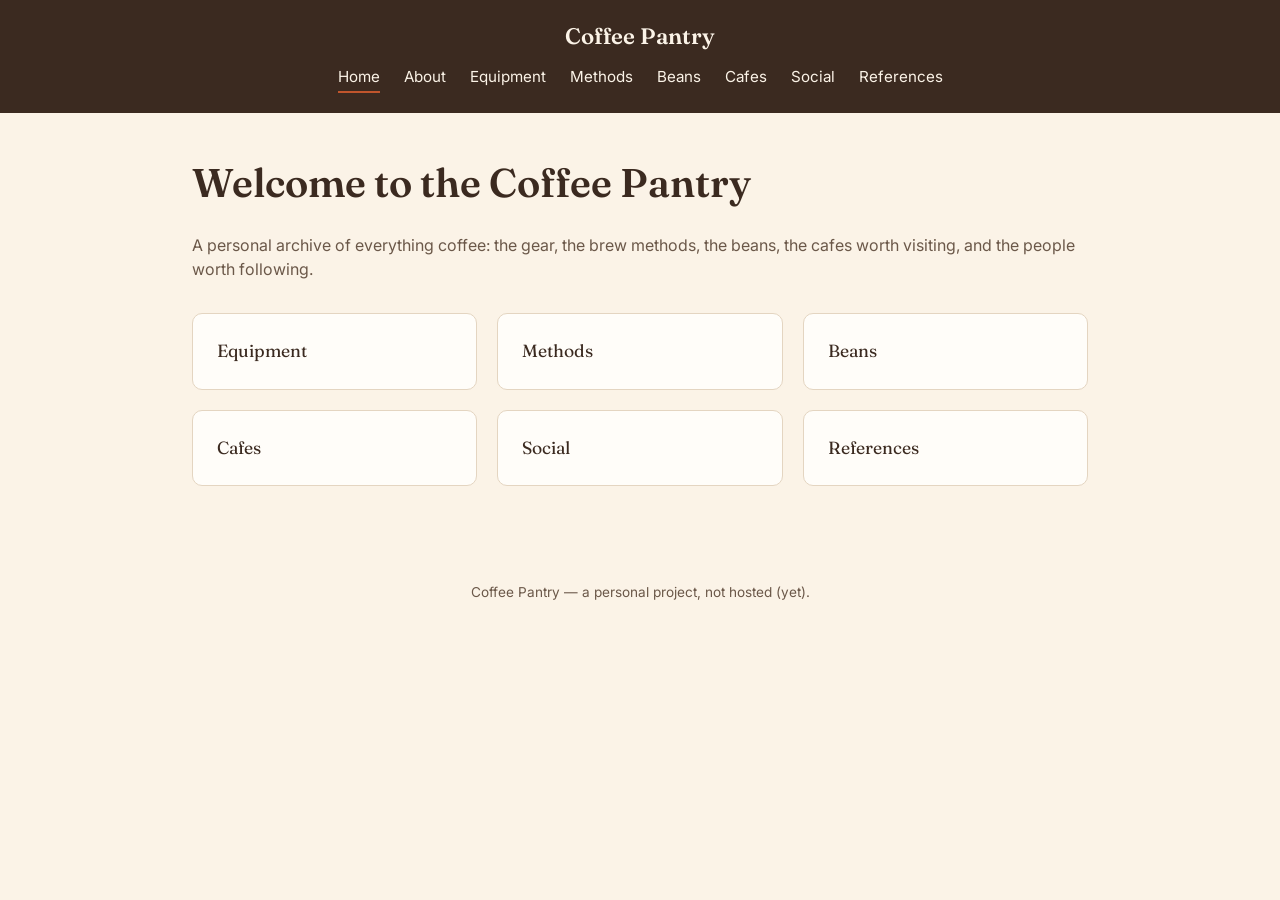
==== index.html @ 15f24617 "Add About page with nav link after Home Bio text placeholder for now, to be filled in later.  Co-Aut" ====
<!DOCTYPE html>
<html lang="en">
<head>
  <meta charset="UTF-8">
  <meta name="viewport" content="width=device-width, initial-scale=1.0">
  <title>Coffee Pantry</title>
  <link rel="preconnect" href="https://fonts.googleapis.com">
  <link href="https://fonts.googleapis.com/css2?family=Fraunces:wght@500;600;700&family=Inter:wght@400;500&display=swap" rel="stylesheet">
  <link rel="stylesheet" href="css/style.css">
</head>
<body>
  <header class="site-header">
    <a class="brand" href="index.html">Coffee Pantry</a>
    <nav class="site-nav">
      <a href="index.html">Home</a>
      <a href="about.html">About</a>
      <a href="equipment.html">Equipment</a>
      <a href="methods.html">Methods</a>
      <a href="beans.html">Beans</a>
      <a href="cafes.html">Cafes</a>
      <a href="social.html">Social</a>
      <a href="references.html">References</a>
    </nav>
  </header>

  <main>
    <h1>Welcome to the Coffee Pantry</h1>
    <p class="page-intro">A personal archive of everything coffee: the gear, the brew methods, the beans, the cafes worth visiting, and the people worth following.</p>

    <div class="home-links">
      <a href="equipment.html">Equipment</a>
      <a href="methods.html">Methods</a>
      <a href="beans.html">Beans</a>
      <a href="cafes.html">Cafes</a>
      <a href="social.html">Social</a>
      <a href="references.html">References</a>
    </div>
  </main>

  <footer class="site-footer">Coffee Pantry — a personal project, not hosted (yet).</footer>
  <script src="js/main.js"></script>
</body>
</html>
---- css/style.css ----
:root {
  --color-bg: #FBF3E7;
  --color-bg-card: #FFFDF9;
  --color-text: #3B2A20;
  --color-text-soft: #6B5849;
  --color-accent: #C1552C;
  --color-accent-soft: #E8C9B4;
  --color-secondary: #7C7A4A;
  --color-border: #E4D5C1;

  --font-heading: "Fraunces", Georgia, serif;
  --font-body: "Inter", -apple-system, BlinkMacSystemFont, sans-serif;
}

* {
  box-sizing: border-box;
}

body {
  margin: 0;
  background: var(--color-bg);
  color: var(--color-text);
  font-family: var(--font-body);
  line-height: 1.5;
}

h1, h2, h3 {
  font-family: var(--font-heading);
  font-weight: 600;
  margin: 0 0 0.5em;
}

h1 {
  font-size: clamp(1.6rem, 4vw + 0.5rem, 2.5rem);
}

a {
  color: var(--color-accent);
}

header.site-header {
  background: var(--color-text);
  padding: 1.25rem 2rem;
  text-align: center;
}

.site-header .brand {
  font-family: var(--font-heading);
  color: var(--color-bg);
  font-size: 1.4rem;
  text-decoration: none;
  font-weight: 600;
}

nav.site-nav {
  display: flex;
  flex-wrap: wrap;
  justify-content: center;
  gap: 0.5rem 1.5rem;
  margin-top: 0.75rem;
}

nav.site-nav a {
  color: var(--color-bg);
  text-decoration: none;
  font-size: 0.95rem;
  padding-bottom: 3px;
  border-bottom: 2px solid transparent;
}

nav.site-nav a:hover,
nav.site-nav a.active {
  border-bottom-color: var(--color-accent);
}

main {
  max-width: 960px;
  margin: 0 auto;
  padding: 2.5rem 2rem 4rem;
}

.page-intro {
  margin-bottom: 2rem;
  color: var(--color-text-soft);
}

.card-grid {
  display: grid;
  grid-template-columns: repeat(auto-fill, minmax(260px, 1fr));
  gap: 1.25rem;
}

.card {
  background: var(--color-bg-card);
  border: 1px solid var(--color-border);
  border-radius: 10px;
  padding: 1.25rem;
}

.card h3 {
  font-size: 1.15rem;
}

.card-meta {
  color: var(--color-secondary);
  font-size: 0.85rem;
  margin: 0 0 0.5rem;
}

.card img {
  width: 100%;
  border-radius: 6px;
  margin-bottom: 0.75rem;
}

.empty-state {
  color: var(--color-text-soft);
  font-style: italic;
}

.home-links {
  display: grid;
  grid-template-columns: repeat(auto-fill, minmax(220px, 1fr));
  gap: 1.25rem;
  margin-top: 2rem;
}

.home-links a {
  display: block;
  background: var(--color-bg-card);
  border: 1px solid var(--color-border);
  border-radius: 10px;
  padding: 1.5rem;
  text-decoration: none;
  color: var(--color-text);
  font-family: var(--font-heading);
  font-size: 1.1rem;
  transition: border-color 0.15s ease;
}

.home-links a:hover {
  border-color: var(--color-accent);
}

footer.site-footer {
  text-align: center;
  color: var(--color-text-soft);
  font-size: 0.85rem;
  padding: 2rem 1rem;
}

@media (max-width: 640px) {
  header.site-header {
    padding: 1rem 1.25rem;
  }

  .site-header .brand {
    font-size: 1.2rem;
  }

  nav.site-nav {
    gap: 0.5rem 1rem;
    margin-top: 0.6rem;
  }

  nav.site-nav a {
    font-size: 0.85rem;
  }

  main {
    padding: 1.75rem 1.25rem 3rem;
  }

  .card-grid,
  .home-links {
    grid-template-columns: 1fr;
  }
}
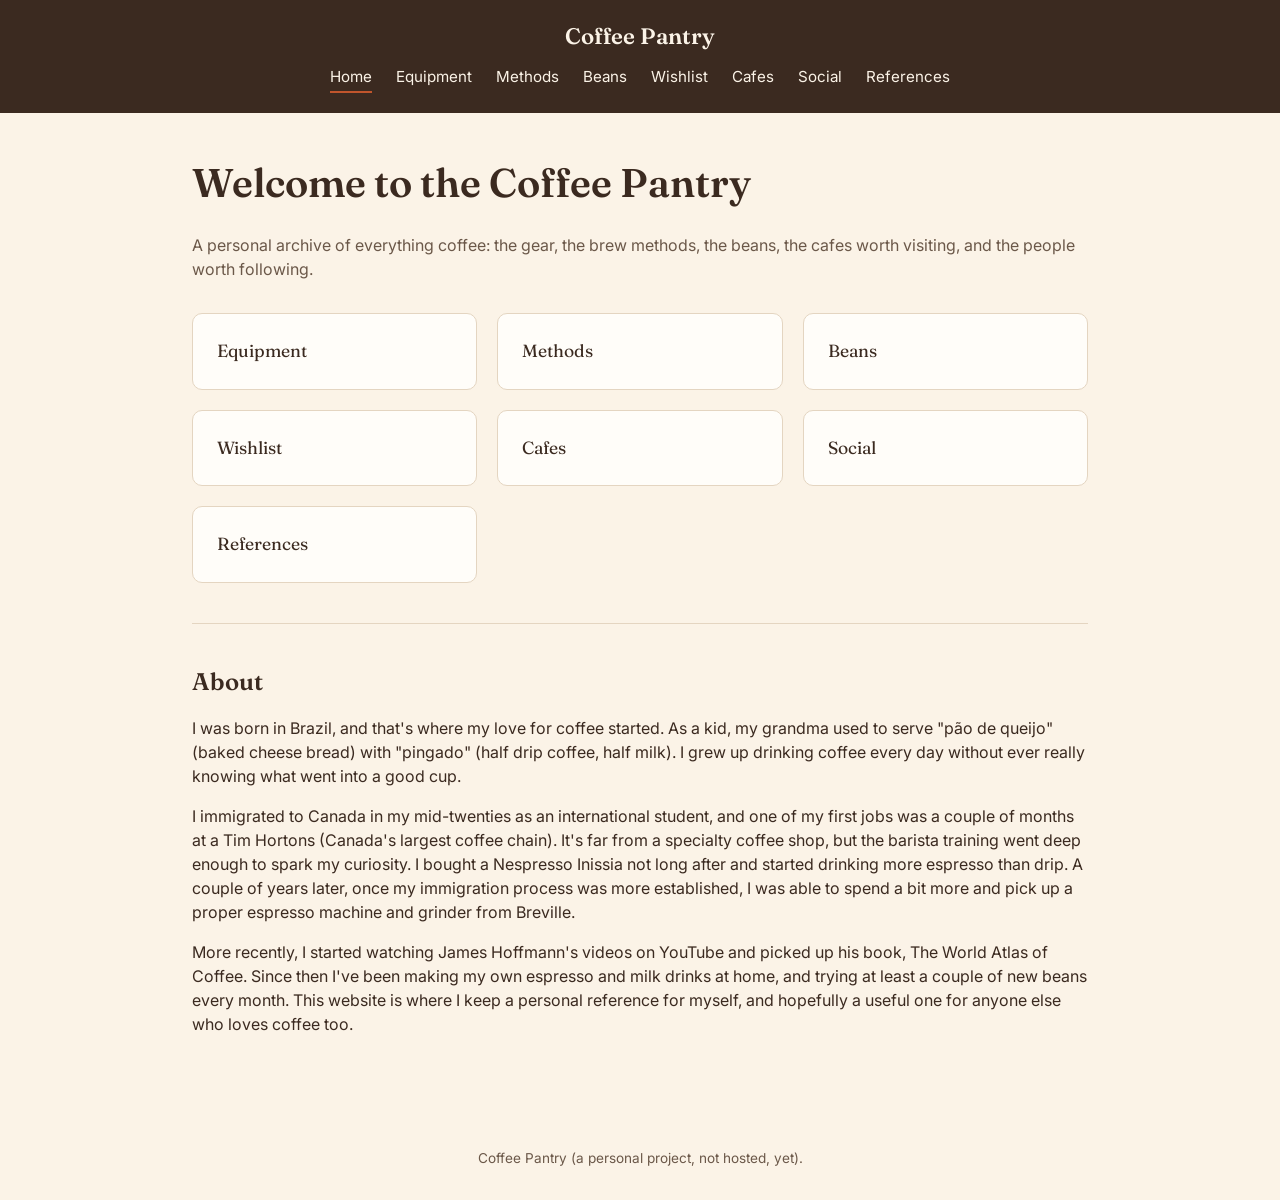
==== commit 6b856956: "Add wishlist page, fill in bean/equipment/reference content and images Removes the About page in fav" ====
--- a/index.html
+++ b/index.html
@@ -11,12 +11,13 @@
 <body>
   <header class="site-header">
     <a class="brand" href="index.html">Coffee Pantry</a>
+    <button class="nav-toggle" type="button" aria-label="Toggle navigation" aria-expanded="false">☰</button>
     <nav class="site-nav">
       <a href="index.html">Home</a>
-      <a href="about.html">About</a>
       <a href="equipment.html">Equipment</a>
       <a href="methods.html">Methods</a>
       <a href="beans.html">Beans</a>
+      <a href="wishlist.html">Wishlist</a>
       <a href="cafes.html">Cafes</a>
       <a href="social.html">Social</a>
       <a href="references.html">References</a>
@@ -31,13 +32,21 @@
       <a href="equipment.html">Equipment</a>
       <a href="methods.html">Methods</a>
       <a href="beans.html">Beans</a>
+      <a href="wishlist.html">Wishlist</a>
       <a href="cafes.html">Cafes</a>
       <a href="social.html">Social</a>
       <a href="references.html">References</a>
     </div>
+
+    <hr class="section-divider">
+
+    <h2>About</h2>
+    <p>I was born in Brazil, and that's where my love for coffee started. As a kid, my grandma used to serve "pão de queijo" (baked cheese bread) with "pingado" (half drip coffee, half milk). I grew up drinking coffee every day without ever really knowing what went into a good cup.</p>
+    <p>I immigrated to Canada in my mid-twenties as an international student, and one of my first jobs was a couple of months at a Tim Hortons (Canada's largest coffee chain). It's far from a specialty coffee shop, but the barista training went deep enough to spark my curiosity. I bought a Nespresso Inissia not long after and started drinking more espresso than drip. A couple of years later, once my immigration process was more established, I was able to spend a bit more and pick up a proper espresso machine and grinder from Breville.</p>
+    <p>More recently, I started watching James Hoffmann's videos on YouTube and picked up his book, The World Atlas of Coffee. Since then I've been making my own espresso and milk drinks at home, and trying at least a couple of new beans every month. This website is where I keep a personal reference for myself, and hopefully a useful one for anyone else who loves coffee too.</p>
   </main>
 
-  <footer class="site-footer">Coffee Pantry — a personal project, not hosted (yet).</footer>
+  <footer class="site-footer">Coffee Pantry (a personal project, not hosted, yet).</footer>
   <script src="js/main.js"></script>
 </body>
 </html>
--- a/css/style.css
+++ b/css/style.css
@@ -52,6 +52,17 @@
   font-weight: 600;
 }
 
+.nav-toggle {
+  display: none;
+  background: none;
+  border: none;
+  color: var(--color-bg);
+  font-size: 1.5rem;
+  line-height: 1;
+  cursor: pointer;
+  padding: 0.25rem 0.5rem;
+}
+
 nav.site-nav {
   display: flex;
   flex-wrap: wrap;
@@ -90,11 +101,20 @@
   gap: 1.25rem;
 }
 
+.social-list {
+  display: flex;
+  flex-wrap: wrap;
+  align-items: flex-start;
+  justify-content: center;
+  gap: 1.5rem;
+}
+
 .card {
   background: var(--color-bg-card);
   border: 1px solid var(--color-border);
   border-radius: 10px;
   padding: 1.25rem;
+  overflow-wrap: break-word;
 }
 
 .card h3 {
@@ -107,8 +127,30 @@
   margin: 0 0 0.5rem;
 }
 
+.spec-list {
+  list-style: none;
+  margin: 0 0 0.5rem;
+  padding: 0;
+  font-size: 0.85rem;
+  color: var(--color-text-soft);
+}
+
+.spec-list li {
+  margin-bottom: 0.2rem;
+}
+
+.spec-list strong {
+  color: var(--color-text);
+}
+
+.bean-details .spec-list strong {
+  color: var(--color-accent);
+}
+
 .card img {
   width: 100%;
+  aspect-ratio: 1 / 1;
+  object-fit: cover;
   border-radius: 6px;
   margin-bottom: 0.75rem;
 }
@@ -116,6 +158,382 @@
 .empty-state {
   color: var(--color-text-soft);
   font-style: italic;
+}
+
+.method-grid {
+  grid-template-columns: 1fr;
+  max-width: 900px;
+  margin: 0 auto;
+}
+
+.method-card {
+  padding: 1.75rem;
+}
+
+.wishlist-grid {
+  display: flex;
+  flex-direction: column;
+  gap: 0.75rem;
+  max-width: 900px;
+  margin: 0 auto;
+}
+
+.wishlist-card {
+  padding: 1rem 1.25rem;
+  font-family: var(--font-heading);
+  font-size: 1.05rem;
+}
+
+.wishlist-card a {
+  color: inherit;
+  text-decoration: none;
+}
+
+.wishlist-card a:hover {
+  color: var(--color-accent);
+}
+
+.step-list {
+  margin: 0.75rem 0;
+}
+
+.step-list .step {
+  margin-bottom: 0.6rem;
+}
+
+.step-list .step strong {
+  color: var(--color-accent);
+}
+
+.sub-heading {
+  font-family: var(--font-heading);
+  font-size: 0.95rem;
+  color: var(--color-text);
+  margin: 1rem 0 0.35rem;
+  font-weight: 600;
+}
+
+.pour-table {
+  width: 100%;
+  border-collapse: collapse;
+  font-size: 0.85rem;
+}
+
+.pour-table th,
+.pour-table td {
+  padding: 0.3rem 0.5rem 0.3rem 0;
+  border-bottom: 1px solid var(--color-border);
+  text-align: left;
+}
+
+.pour-table th {
+  font-family: var(--font-heading);
+  font-weight: 600;
+  color: var(--color-text);
+}
+
+.pour-table td:first-child {
+  color: var(--color-secondary);
+  white-space: nowrap;
+  width: 100px;
+}
+
+.tip-list {
+  margin: 0;
+  padding-left: 1.25rem;
+  font-size: 0.9rem;
+  color: var(--color-text-soft);
+}
+
+.tip-list li {
+  margin-bottom: 0.3rem;
+}
+
+.dashboard {
+  display: grid;
+  grid-template-columns: repeat(2, 1fr);
+  gap: 1.25rem;
+  margin-bottom: 2rem;
+}
+
+.dashboard-card {
+  background: var(--color-bg-card);
+  border: 1px solid var(--color-border);
+  border-radius: 10px;
+  padding: 1rem 1.25rem;
+}
+
+.dashboard-title {
+  font-family: var(--font-heading);
+  font-size: 0.95rem;
+  font-weight: 600;
+  color: var(--color-text);
+  margin: 0 0 0.75rem;
+}
+
+.hbar-row {
+  display: flex;
+  align-items: center;
+  gap: 0.5rem;
+  margin-bottom: 0.4rem;
+  font-size: 0.8rem;
+}
+
+.hbar-label {
+  flex: 0 0 130px;
+  color: var(--color-text-soft);
+  line-height: 1.15;
+}
+
+.hbar-track {
+  flex: 1;
+  background: var(--color-border);
+  border-radius: 4px;
+  height: 10px;
+  overflow: hidden;
+}
+
+.hbar-fill {
+  height: 100%;
+  background: var(--color-accent);
+  border-radius: 4px;
+}
+
+.hbar-value {
+  flex: 0 0 18px;
+  text-align: right;
+  color: var(--color-text-soft);
+}
+
+.vbar-chart {
+  display: flex;
+  align-items: flex-end;
+  gap: 0.5rem;
+  height: 110px;
+}
+
+.vbar-col {
+  flex: 1;
+  display: flex;
+  flex-direction: column;
+  align-items: center;
+  height: 100%;
+}
+
+.vbar-bar-area {
+  flex: 1;
+  display: flex;
+  flex-direction: column;
+  align-items: center;
+  justify-content: flex-end;
+  width: 100%;
+  min-height: 0;
+}
+
+.vbar-value {
+  font-size: 0.75rem;
+  color: var(--color-text-soft);
+  margin-bottom: 0.2rem;
+}
+
+.vbar-fill {
+  width: 100%;
+  border-radius: 4px 4px 0 0;
+  min-height: 4px;
+}
+
+.vbar-label {
+  flex: 0 0 auto;
+  min-height: 2.3em;
+  display: flex;
+  align-items: flex-start;
+  justify-content: center;
+  font-size: 0.65rem;
+  color: var(--color-text-soft);
+  margin-top: 0.35rem;
+  text-align: center;
+  line-height: 1.1;
+}
+
+.donut-wrap {
+  display: flex;
+  align-items: center;
+  justify-content: center;
+  gap: 1rem;
+  height: 100%;
+  padding-bottom: 0.75rem;
+}
+
+.donut {
+  position: relative;
+  width: 90px;
+  height: 90px;
+  border-radius: 50%;
+  flex-shrink: 0;
+}
+
+.donut-hole {
+  position: absolute;
+  inset: 14px;
+  background: var(--color-bg-card);
+  border-radius: 50%;
+  display: flex;
+  flex-direction: column;
+  align-items: center;
+  justify-content: center;
+}
+
+.donut-hole span {
+  font-family: var(--font-heading);
+  font-size: 1.1rem;
+  font-weight: 600;
+  color: var(--color-text);
+  line-height: 1;
+}
+
+.donut-hole small {
+  font-size: 0.6rem;
+  color: var(--color-text-soft);
+}
+
+.donut-legend {
+  list-style: none;
+  margin: 0;
+  padding: 0;
+  font-size: 0.8rem;
+  color: var(--color-text-soft);
+}
+
+.donut-legend li {
+  display: flex;
+  align-items: center;
+  gap: 0.4rem;
+  margin-bottom: 0.3rem;
+}
+
+.donut-legend .swatch {
+  width: 10px;
+  height: 10px;
+  border-radius: 2px;
+  display: inline-block;
+}
+
+.toolbar {
+  display: flex;
+  flex-wrap: wrap;
+  justify-content: space-between;
+  gap: 1rem;
+  margin-bottom: 1.5rem;
+  padding-bottom: 1.25rem;
+  border-bottom: 1px solid var(--color-border);
+}
+
+.toolbar-group {
+  display: flex;
+  flex-wrap: wrap;
+  align-items: center;
+  gap: 0.5rem;
+}
+
+.toolbar-label {
+  font-size: 0.85rem;
+  color: var(--color-text-soft);
+  margin-right: 0.15rem;
+}
+
+.toolbar-btn {
+  font-family: var(--font-body);
+  font-size: 0.85rem;
+  color: var(--color-text);
+  background: var(--color-bg-card);
+  border: 1px solid var(--color-border);
+  border-radius: 999px;
+  padding: 0.35rem 0.9rem;
+  cursor: pointer;
+}
+
+.toolbar-btn:hover {
+  border-color: var(--color-accent);
+}
+
+.toolbar-btn.active {
+  background: var(--color-accent);
+  border-color: var(--color-accent);
+  color: var(--color-bg-card);
+}
+
+.toolbar-group select {
+  font-family: var(--font-body);
+  font-size: 0.85rem;
+  color: var(--color-text);
+  background: var(--color-bg-card);
+  border: 1px solid var(--color-border);
+  border-radius: 6px;
+  padding: 0.35rem 0.6rem;
+}
+
+.bean-grid {
+  grid-template-columns: 1fr;
+  max-width: 900px;
+  margin: 0 auto;
+}
+
+.bean-card {
+  display: flex;
+  align-items: stretch;
+  padding: 0;
+  overflow: hidden;
+}
+
+.bean-image {
+  flex: 0 0 220px;
+}
+
+.bean-image img {
+  width: 100%;
+  height: 100%;
+  aspect-ratio: auto;
+  object-fit: cover;
+  border-radius: 0;
+  margin-bottom: 0;
+  display: block;
+}
+
+.bean-separator {
+  flex: 0 0 1px;
+  background: var(--color-border);
+  margin: 1.25rem 0;
+}
+
+.bean-details {
+  padding: 1.25rem 1.5rem;
+  flex: 1;
+  min-width: 0;
+}
+
+@media (max-width: 640px) {
+  .bean-card {
+    flex-direction: column;
+  }
+
+  .bean-image {
+    flex: none;
+    width: 100%;
+    height: 200px;
+  }
+
+  .bean-separator {
+    flex: none;
+    width: auto;
+    height: 1px;
+    margin: 0 1.25rem;
+  }
+}
+
+.section-divider {
+  border: none;
+  border-top: 1px solid var(--color-border);
+  margin: 2.5rem 0;
 }
 
 .home-links {
@@ -151,20 +569,39 @@
 
 @media (max-width: 640px) {
   header.site-header {
+    display: flex;
+    align-items: center;
+    justify-content: space-between;
+    flex-wrap: wrap;
+    text-align: left;
     padding: 1rem 1.25rem;
   }
 
   .site-header .brand {
     font-size: 1.2rem;
+    text-align: left;
+    margin-right: auto;
+  }
+
+  .nav-toggle {
+    display: block;
   }
 
   nav.site-nav {
-    gap: 0.5rem 1rem;
-    margin-top: 0.6rem;
+    display: none;
+    flex-direction: column;
+    align-items: flex-start;
+    width: 100%;
+    gap: 0.75rem;
+    margin-top: 1rem;
+  }
+
+  nav.site-nav.open {
+    display: flex;
   }
 
   nav.site-nav a {
-    font-size: 0.85rem;
+    font-size: 0.95rem;
   }
 
   main {
@@ -172,7 +609,8 @@
   }
 
   .card-grid,
-  .home-links {
+  .home-links,
+  .dashboard {
     grid-template-columns: 1fr;
   }
 }
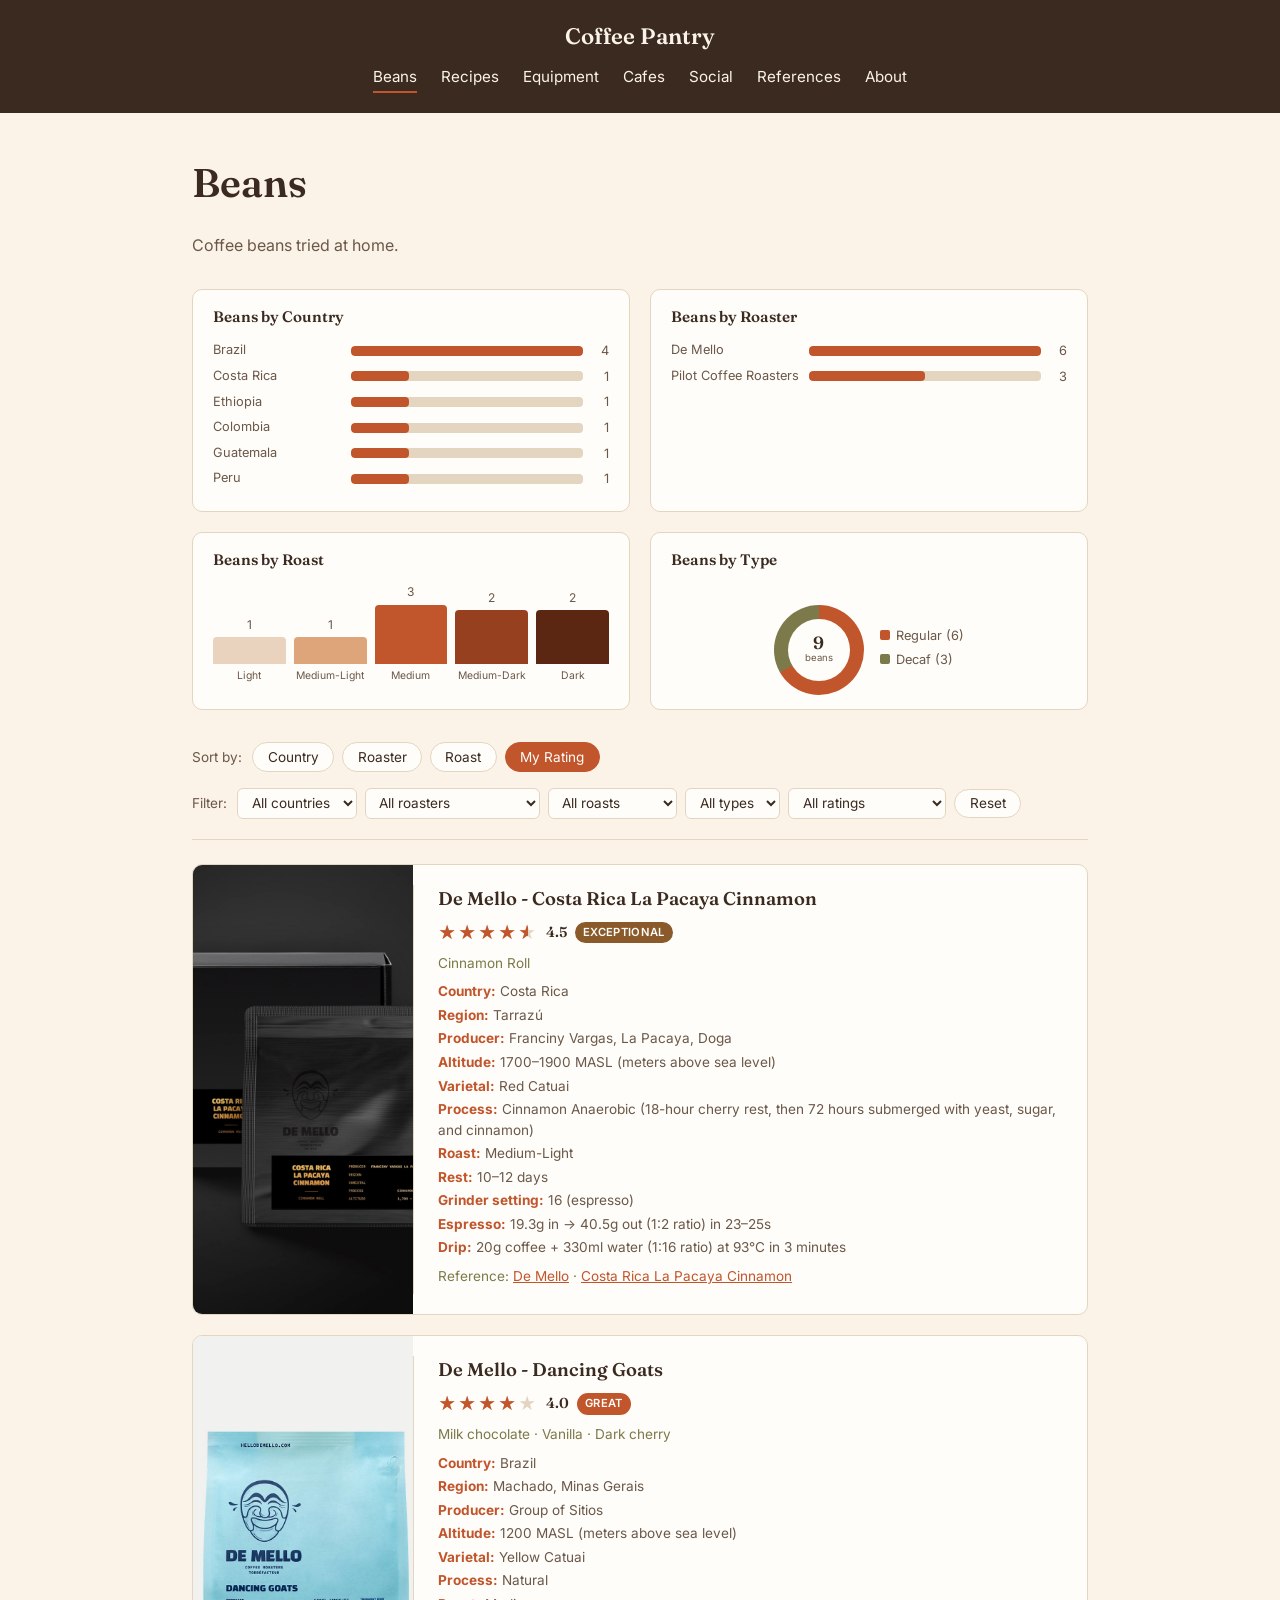
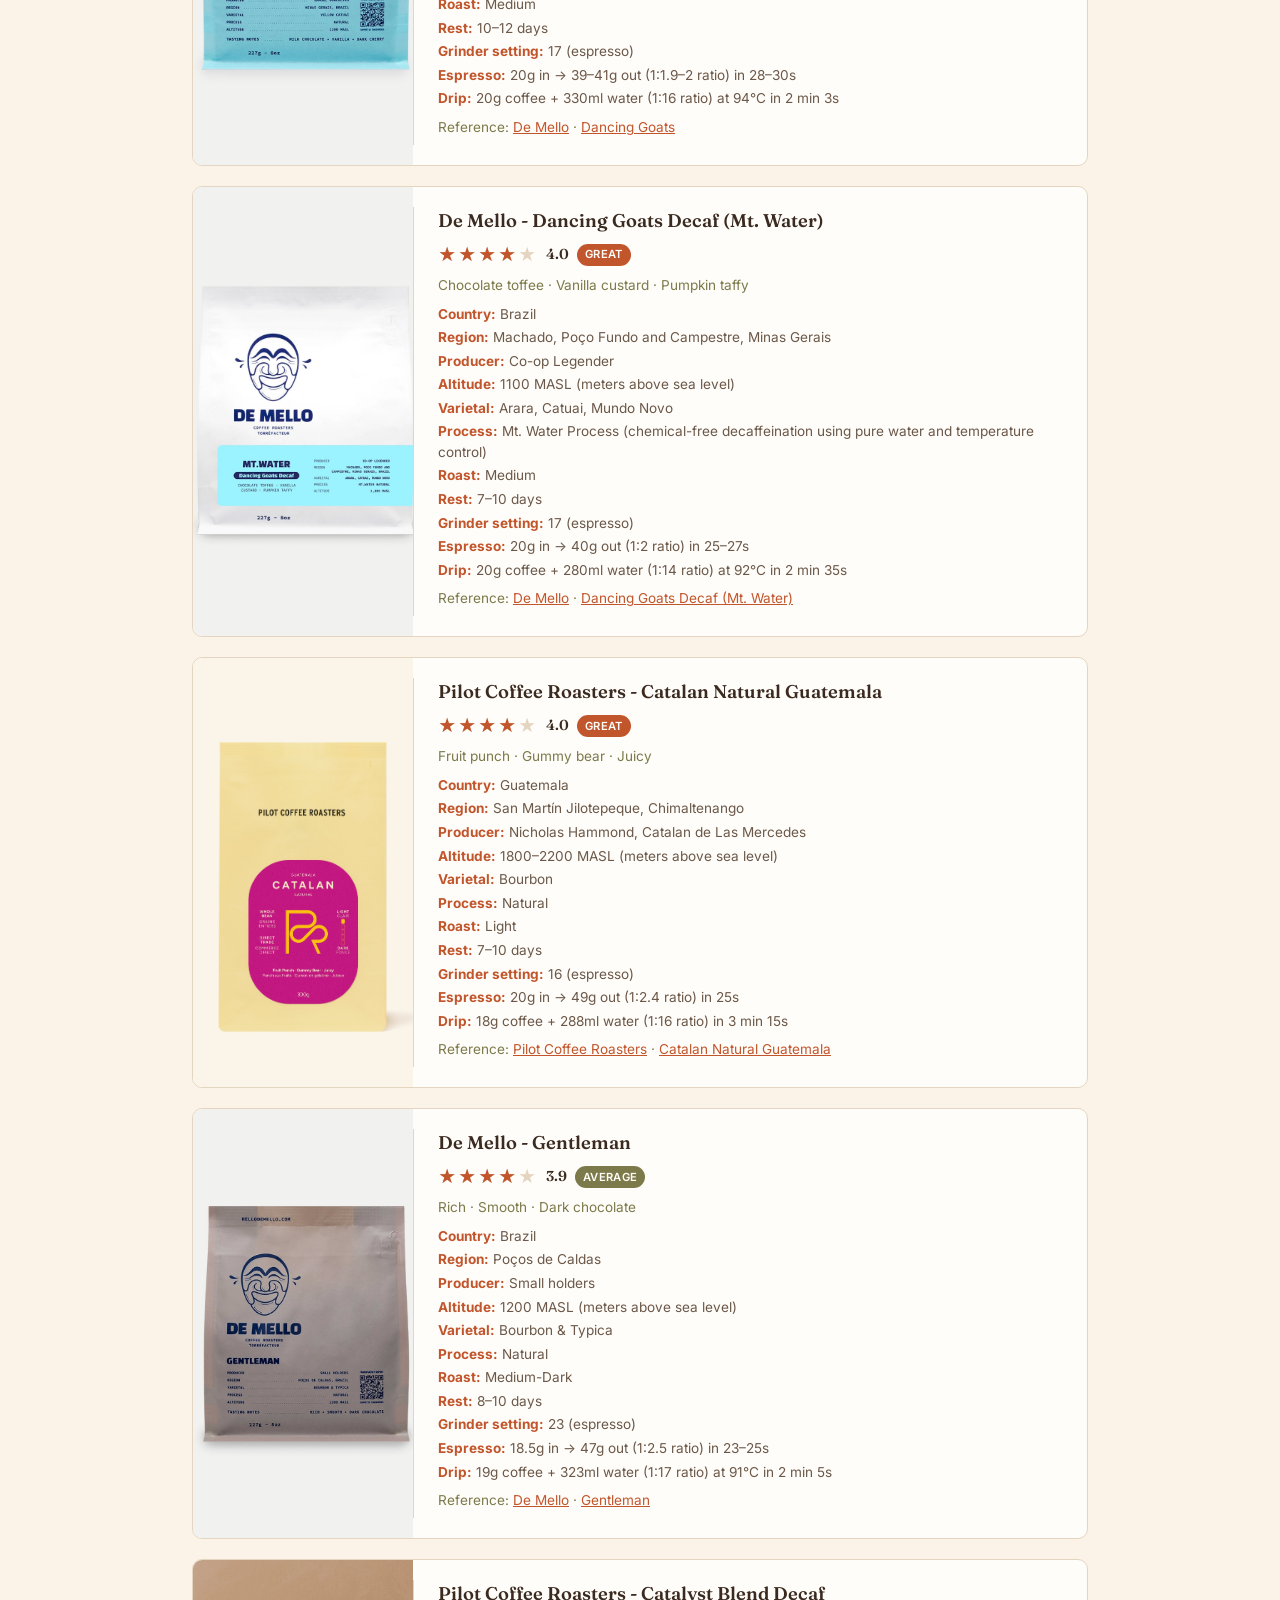
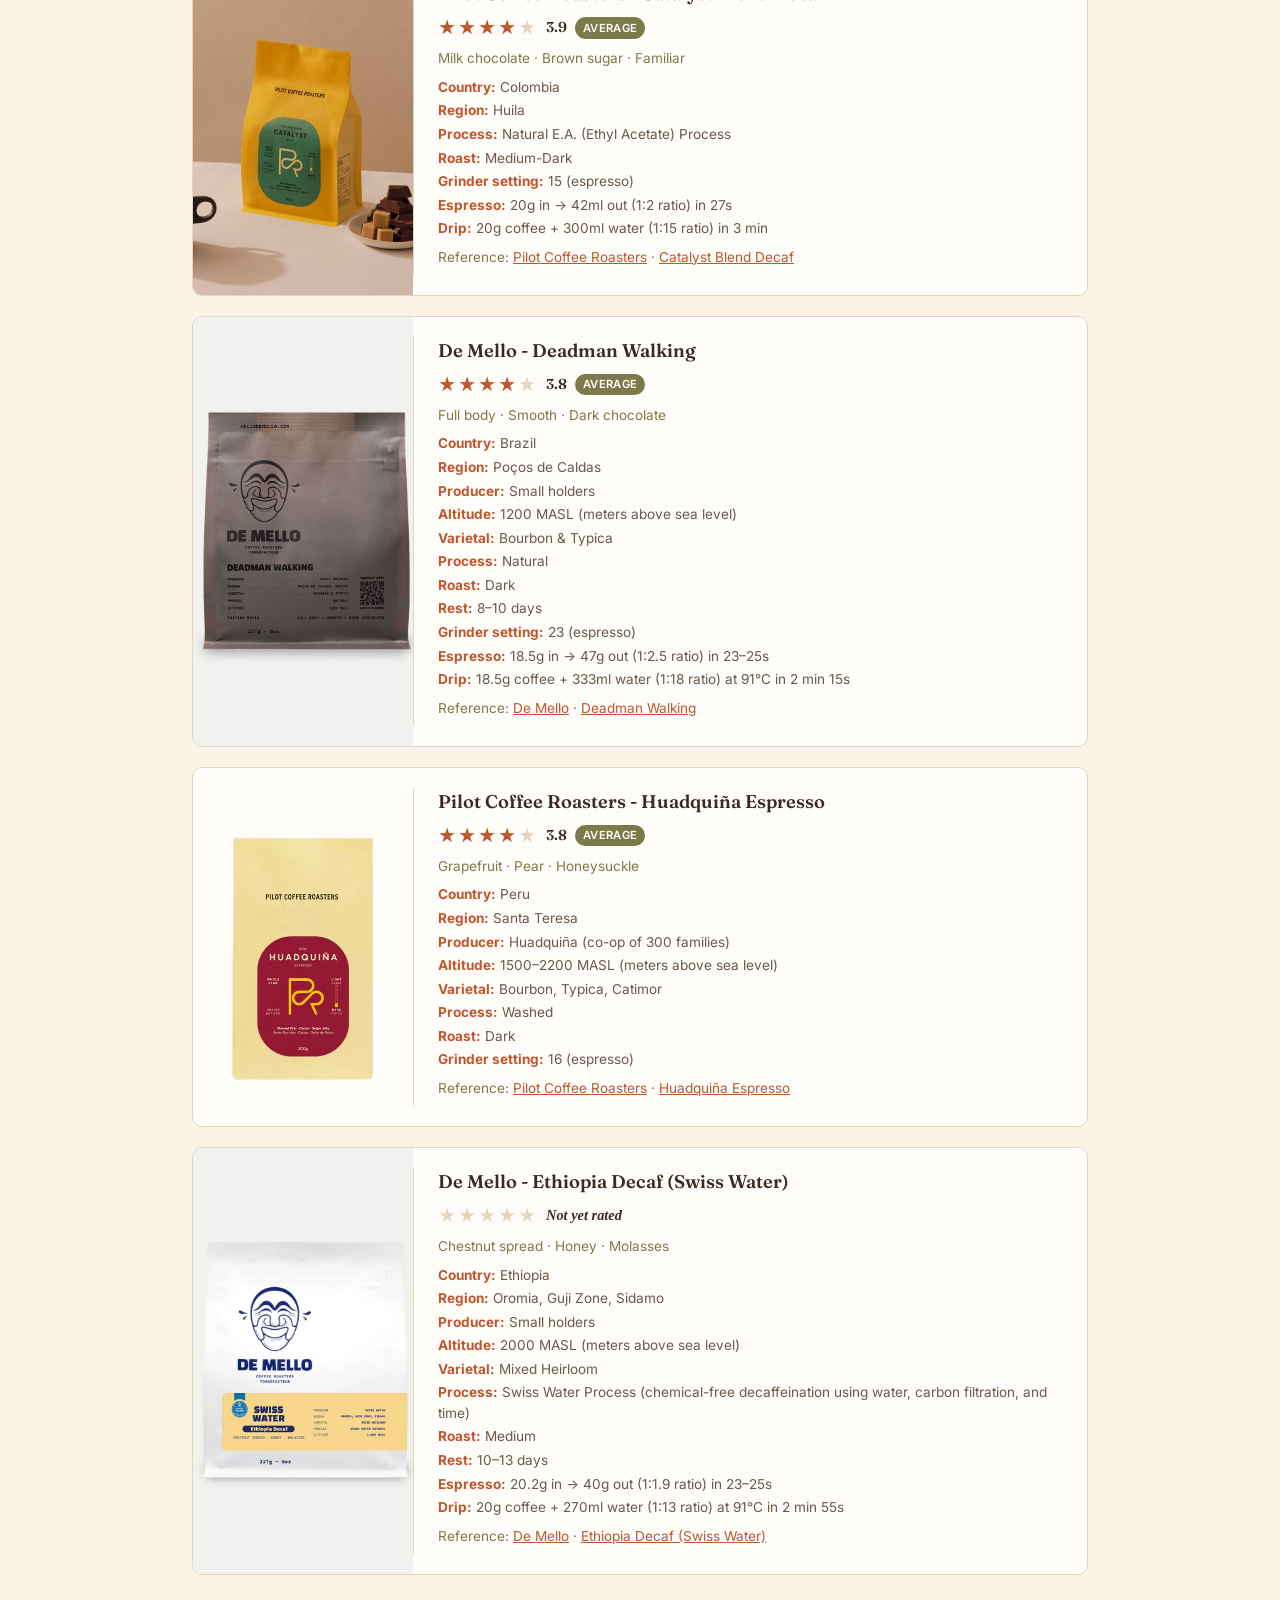
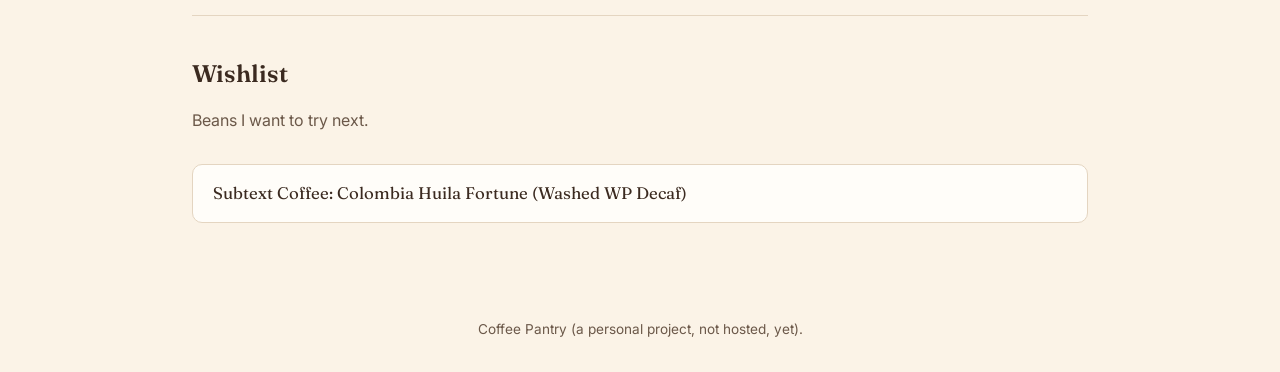
==== commit b517bde7: "Restructure site around Beans as homepage, rebuild Recipes and About pages - Make Beans the homepage" ====
--- a/index.html
+++ b/index.html
@@ -13,40 +13,372 @@
     <a class="brand" href="index.html">Coffee Pantry</a>
     <button class="nav-toggle" type="button" aria-label="Toggle navigation" aria-expanded="false">☰</button>
     <nav class="site-nav">
-      <a href="index.html">Home</a>
+      <a href="index.html">Beans</a>
+      <a href="recipes.html">Recipes</a>
       <a href="equipment.html">Equipment</a>
-      <a href="methods.html">Methods</a>
-      <a href="beans.html">Beans</a>
-      <a href="wishlist.html">Wishlist</a>
       <a href="cafes.html">Cafes</a>
       <a href="social.html">Social</a>
       <a href="references.html">References</a>
+      <a href="about.html">About</a>
     </nav>
   </header>
 
   <main>
-    <h1>Welcome to the Coffee Pantry</h1>
-    <p class="page-intro">A personal archive of everything coffee: the gear, the brew methods, the beans, the cafes worth visiting, and the people worth following.</p>
-
-    <div class="home-links">
-      <a href="equipment.html">Equipment</a>
-      <a href="methods.html">Methods</a>
-      <a href="beans.html">Beans</a>
-      <a href="wishlist.html">Wishlist</a>
-      <a href="cafes.html">Cafes</a>
-      <a href="social.html">Social</a>
-      <a href="references.html">References</a>
+    <h1>Beans</h1>
+    <p class="page-intro">Coffee beans tried at home.</p>
+
+    <div class="dashboard" id="beans-dashboard"></div>
+
+    <div class="toolbar">
+      <div class="toolbar-group">
+        <span class="toolbar-label">Sort by:</span>
+        <button class="toolbar-btn" data-sort="country" type="button">Country</button>
+        <button class="toolbar-btn" data-sort="roaster" type="button">Roaster</button>
+        <button class="toolbar-btn" data-sort="roast" type="button">Roast</button>
+        <button class="toolbar-btn active" data-sort="rating" type="button">My Rating</button>
+      </div>
+      <div class="toolbar-group">
+        <span class="toolbar-label">Filter:</span>
+        <select id="filter-country"><option value="">All countries</option></select>
+        <select id="filter-roaster"><option value="">All roasters</option></select>
+        <select id="filter-roast"><option value="">All roasts</option></select>
+        <select id="filter-caffeine">
+          <option value="">All types</option>
+          <option value="Regular">Regular</option>
+          <option value="Decaf">Decaf</option>
+        </select>
+        <select id="filter-rating">
+          <option value="">All ratings</option>
+          <option value="exceptional">Exceptional (4.5+)</option>
+          <option value="great">Great (4.0–4.4)</option>
+          <option value="average">Average (3.6–3.9)</option>
+          <option value="low">Low (≤3.5)</option>
+          <option value="unrated">Not yet rated</option>
+        </select>
+        <button class="toolbar-btn" id="reset-filters" type="button">Reset</button>
+      </div>
     </div>
 
+    <div class="card-grid bean-grid" id="beans-list"></div>
+
     <hr class="section-divider">
 
-    <h2>About</h2>
-    <p>I was born in Brazil, and that's where my love for coffee started. As a kid, my grandma used to serve "pão de queijo" (baked cheese bread) with "pingado" (half drip coffee, half milk). I grew up drinking coffee every day without ever really knowing what went into a good cup.</p>
-    <p>I immigrated to Canada in my mid-twenties as an international student, and one of my first jobs was a couple of months at a Tim Hortons (Canada's largest coffee chain). It's far from a specialty coffee shop, but the barista training went deep enough to spark my curiosity. I bought a Nespresso Inissia not long after and started drinking more espresso than drip. A couple of years later, once my immigration process was more established, I was able to spend a bit more and pick up a proper espresso machine and grinder from Breville.</p>
-    <p>More recently, I started watching James Hoffmann's videos on YouTube and picked up his book, The World Atlas of Coffee. Since then I've been making my own espresso and milk drinks at home, and trying at least a couple of new beans every month. This website is where I keep a personal reference for myself, and hopefully a useful one for anyone else who loves coffee too.</p>
+    <h2>Wishlist</h2>
+    <p class="page-intro">Beans I want to try next.</p>
+    <div class="wishlist-grid" id="wishlist-list"></div>
   </main>
 
   <footer class="site-footer">Coffee Pantry (a personal project, not hosted, yet).</footer>
   <script src="js/main.js"></script>
+  <script>
+    const ROAST_ORDER = ["Light", "Medium-Light", "Medium", "Medium-Dark", "Dark"];
+    const ROAST_COLORS = {
+      "Light": "#EAD3BE",
+      "Medium-Light": "#DDA579",
+      "Medium": "#C1552C",
+      "Medium-Dark": "#96401F",
+      "Dark": "#5C2712"
+    };
+
+    function roastRank(roast) {
+      const i = ROAST_ORDER.indexOf(roast);
+      return i === -1 ? ROAST_ORDER.length : i;
+    }
+
+    function countBy(data, keyFn) {
+      const counts = {};
+      data.forEach((item) => {
+        const key = keyFn(item);
+        if (!key) return;
+        counts[key] = (counts[key] || 0) + 1;
+      });
+      return counts;
+    }
+
+    function renderHBarChart(title, counts) {
+      const entries = Object.entries(counts).sort((a, b) => b[1] - a[1]);
+      const max = Math.max(...entries.map(([, v]) => v), 1);
+      const rows = entries
+        .map(([label, value]) => `
+          <div class="hbar-row" title="${label}: ${value} bean${value === 1 ? "" : "s"}">
+            <span class="hbar-label">${label}</span>
+            <div class="hbar-track"><div class="hbar-fill" style="width:${(value / max) * 100}%"></div></div>
+            <span class="hbar-value">${value}</span>
+          </div>
+        `)
+        .join("");
+      return `<div class="dashboard-card"><p class="dashboard-title">${title}</p>${rows}</div>`;
+    }
+
+    function renderRoastChart(counts) {
+      const max = Math.max(...ROAST_ORDER.map((r) => counts[r] || 0), 1);
+      const cols = ROAST_ORDER
+        .map((roast) => {
+          const value = counts[roast] || 0;
+          const heightPct = value ? (value / max) * 100 : 2;
+          return `
+            <div class="vbar-col" title="${roast}: ${value} bean${value === 1 ? "" : "s"}">
+              <div class="vbar-bar-area">
+                <span class="vbar-value">${value}</span>
+                <div class="vbar-fill" style="height:${heightPct}%; background:${ROAST_COLORS[roast]}"></div>
+              </div>
+              <span class="vbar-label">${roast}</span>
+            </div>
+          `;
+        })
+        .join("");
+      return `<div class="dashboard-card"><p class="dashboard-title">Beans by Roast</p><div class="vbar-chart">${cols}</div></div>`;
+    }
+
+    function renderDonutChart(counts) {
+      const order = ["Regular", "Decaf"];
+      const colors = { Regular: "var(--color-accent)", Decaf: "var(--color-secondary)" };
+      const total = order.reduce((sum, key) => sum + (counts[key] || 0), 0) || 1;
+      let cumulative = 0;
+      const segments = order
+        .map((key) => {
+          const value = counts[key] || 0;
+          const pct = (value / total) * 100;
+          const segment = `${colors[key]} ${cumulative}% ${cumulative + pct}%`;
+          cumulative += pct;
+          return segment;
+        })
+        .join(", ");
+      const legend = order
+        .map((key) => `<li><span class="swatch" style="background:${colors[key]}"></span>${key} (${counts[key] || 0})</li>`)
+        .join("");
+      return `
+        <div class="dashboard-card">
+          <p class="dashboard-title">Beans by Type</p>
+          <div class="donut-wrap">
+            <div class="donut" style="background: conic-gradient(${segments})" title="Regular: ${counts.Regular || 0}, Decaf: ${counts.Decaf || 0}">
+              <div class="donut-hole"><span>${total}</span><small>beans</small></div>
+            </div>
+            <ul class="donut-legend">${legend}</ul>
+          </div>
+        </div>
+      `;
+    }
+
+    function renderDashboard(data) {
+      const byCountry = countBy(data, (b) => b.origin && b.origin.country);
+      const byRoaster = countBy(data, (b) => b.roaster);
+      const byRoast = countBy(data, (b) => b.roast);
+      const byType = countBy(data, (b) => b.caffeine);
+
+      document.getElementById("beans-dashboard").innerHTML =
+        renderHBarChart("Beans by Country", byCountry) +
+        renderHBarChart("Beans by Roaster", byRoaster) +
+        renderRoastChart(byRoast) +
+        renderDonutChart(byType);
+    }
+
+    function renderOrigin(origin) {
+      if (!origin) return "";
+      const countryLine = origin.country ? `<li><strong>Country:</strong> ${origin.country}</li>` : "";
+      const regionLine = origin.region ? `<li><strong>Region:</strong> ${origin.region}</li>` : "";
+      const producerLine = origin.producer ? `<li><strong>Producer:</strong> ${origin.producer}</li>` : "";
+      return countryLine + regionLine + producerLine;
+    }
+
+    function field(label, value) {
+      return value ? `<li><strong>${label}:</strong> ${value}</li>` : "";
+    }
+
+    function renderRoasterLink(item) {
+      const links = [];
+      if (item.roasterUrl) links.push(`<a href="${item.roasterUrl}" target="_blank" rel="noopener">${item.roaster}</a>`);
+      if (item.productUrl) links.push(`<a href="${item.productUrl}" target="_blank" rel="noopener">${item.name}</a>`);
+      return links.length ? `<p class="card-meta">Reference: ${links.join(" · ")}</p>` : "";
+    }
+
+    function ratingTag(rating) {
+      if (rating <= 3.5) return "Low";
+      if (rating < 4.0) return "Average";
+      if (rating < 4.5) return "Great";
+      return "Exceptional";
+    }
+
+    function ratingBucket(rating) {
+      if (typeof rating !== "number") return "unrated";
+      return ratingTag(rating).toLowerCase();
+    }
+
+    function renderRating(rating) {
+      if (typeof rating !== "number") {
+        return `
+          <div class="star-rating-row">
+            <div class="star-rating" aria-label="Not yet rated">
+              <span class="star-rating-track">★★★★★</span>
+            </div>
+            <span class="rating-value empty-state">Not yet rated</span>
+          </div>
+        `;
+      }
+      const pct = Math.max(0, Math.min(100, (rating / 5) * 100));
+      return `
+        <div class="star-rating-row">
+          <div class="star-rating" aria-label="Rating: ${rating.toFixed(1)} out of 5">
+            <span class="star-rating-track">★★★★★</span>
+            <span class="star-rating-fill" style="width:${pct}%">★★★★★</span>
+          </div>
+          <span class="rating-value">${rating.toFixed(1)}</span>
+          <span class="rating-tag rating-tag-${ratingTag(rating).toLowerCase()}">${ratingTag(rating)}</span>
+        </div>
+      `;
+    }
+
+    function beanTemplate(item) {
+      return `
+        <article class="card bean-card">
+          <div class="bean-image">
+            ${item.image ? `<img src="${item.image}" alt="${item.name}">` : ""}
+          </div>
+          <div class="bean-separator"></div>
+          <div class="bean-details">
+            <h3>${[item.roaster, item.name].filter(Boolean).join(" - ")}</h3>
+            ${renderRating(item.rating)}
+            ${item.tasteProfile && item.tasteProfile.length ? `<p class="card-meta">${item.tasteProfile.join(" · ")}</p>` : ""}
+            <ul class="spec-list">
+              ${renderOrigin(item.origin)}
+              ${field("Altitude", item.altitude)}
+              ${field("Varietal", item.varietal)}
+              ${field("Process", item.process)}
+              ${field("Roast", item.roast)}
+              ${field("Rest", item.rest)}
+              ${field("Grinder setting", item.grinderSetting)}
+              ${field("Espresso", item.espressoRecommendation)}
+              ${field("Drip", item.dripRecommendation)}
+            </ul>
+            ${renderRoasterLink(item)}
+          </div>
+        </article>
+      `;
+    }
+
+    let beansData = [];
+    let currentSort = "rating";
+    let currentCountry = "";
+    let currentRoast = "";
+    let currentRoaster = "";
+    let currentCaffeine = "";
+    let currentRating = "";
+
+    function applyAndRender() {
+      let list = beansData.slice();
+
+      if (currentCountry) list = list.filter((b) => b.origin && b.origin.country === currentCountry);
+      if (currentRoast) list = list.filter((b) => b.roast === currentRoast);
+      if (currentRoaster) list = list.filter((b) => b.roaster === currentRoaster);
+      if (currentCaffeine) list = list.filter((b) => b.caffeine === currentCaffeine);
+      if (currentRating) list = list.filter((b) => ratingBucket(b.rating) === currentRating);
+
+      if (currentSort === "country") {
+        list.sort((a, b) => (a.origin && a.origin.country || "").localeCompare(b.origin && b.origin.country || ""));
+      } else if (currentSort === "roast") {
+        list.sort((a, b) => roastRank(a.roast) - roastRank(b.roast));
+      } else if (currentSort === "roaster") {
+        list.sort((a, b) => (a.roaster || "").localeCompare(b.roaster || ""));
+      } else if (currentSort === "rating") {
+        list.sort((a, b) => {
+          const ar = typeof a.rating === "number" ? a.rating : -1;
+          const br = typeof b.rating === "number" ? b.rating : -1;
+          return br - ar;
+        });
+      }
+
+      const container = document.getElementById("beans-list");
+      container.innerHTML = list.length
+        ? list.map(beanTemplate).join("")
+        : '<p class="empty-state">No beans match these filters.</p>';
+    }
+
+    function populateSelect(id, values) {
+      const select = document.getElementById(id);
+      values.forEach((v) => {
+        const opt = document.createElement("option");
+        opt.value = v;
+        opt.textContent = v;
+        select.appendChild(opt);
+      });
+    }
+
+    fetch("data/beans.json")
+      .then((res) => res.json())
+      .then((data) => {
+        beansData = data;
+
+        const countries = [...new Set(data.map((b) => b.origin && b.origin.country).filter(Boolean))].sort();
+        const roasters = [...new Set(data.map((b) => b.roaster).filter(Boolean))].sort();
+        const roastsPresent = ROAST_ORDER.filter((r) => data.some((b) => b.roast === r));
+
+        populateSelect("filter-country", countries);
+        populateSelect("filter-roast", roastsPresent);
+        populateSelect("filter-roaster", roasters);
+
+        renderDashboard(data);
+        applyAndRender();
+      })
+      .catch((err) => {
+        console.error("Failed to load data/beans.json", err);
+        document.getElementById("beans-list").innerHTML =
+          '<p class="empty-state">Could not load data. If you\'re viewing this via file://, try running a local server (e.g. <code>python3 -m http.server</code>) instead.</p>';
+      });
+
+    document.querySelectorAll(".toolbar-btn[data-sort]").forEach((btn) => {
+      btn.addEventListener("click", () => {
+        currentSort = btn.dataset.sort;
+        document.querySelectorAll(".toolbar-btn[data-sort]").forEach((b) => b.classList.remove("active"));
+        btn.classList.add("active");
+        applyAndRender();
+      });
+    });
+
+    document.getElementById("filter-country").addEventListener("change", (e) => {
+      currentCountry = e.target.value;
+      applyAndRender();
+    });
+    document.getElementById("filter-roast").addEventListener("change", (e) => {
+      currentRoast = e.target.value;
+      applyAndRender();
+    });
+    document.getElementById("filter-roaster").addEventListener("change", (e) => {
+      currentRoaster = e.target.value;
+      applyAndRender();
+    });
+    document.getElementById("filter-caffeine").addEventListener("change", (e) => {
+      currentCaffeine = e.target.value;
+      applyAndRender();
+    });
+    document.getElementById("filter-rating").addEventListener("change", (e) => {
+      currentRating = e.target.value;
+      applyAndRender();
+    });
+
+    document.getElementById("reset-filters").addEventListener("click", () => {
+      currentSort = "rating";
+      currentCountry = "";
+      currentRoast = "";
+      currentRoaster = "";
+      currentCaffeine = "";
+      currentRating = "";
+      document.getElementById("filter-country").value = "";
+      document.getElementById("filter-roast").value = "";
+      document.getElementById("filter-roaster").value = "";
+      document.getElementById("filter-caffeine").value = "";
+      document.getElementById("filter-rating").value = "";
+      document.querySelectorAll(".toolbar-btn[data-sort]").forEach((b) => b.classList.remove("active"));
+      document.querySelector('.toolbar-btn[data-sort="rating"]').classList.add("active");
+      applyAndRender();
+    });
+
+    loadAndRender("data/wishlist.json", "wishlist-list", (item) => {
+      const label = [item.roaster, item.name].filter(Boolean).join(": ");
+      const content = item.url
+        ? `<a href="${item.url}" target="_blank" rel="noopener">${label}</a>`
+        : label;
+      return `<article class="card wishlist-card">${content}</article>`;
+    });
+  </script>
 </body>
 </html>
--- a/css/style.css
+++ b/css/style.css
@@ -22,6 +22,7 @@
   color: var(--color-text);
   font-family: var(--font-body);
   line-height: 1.5;
+  overflow-x: hidden;
 }
 
 h1, h2, h3 {
@@ -160,14 +161,91 @@
   font-style: italic;
 }
 
-.method-grid {
+.recipe-grid {
   grid-template-columns: 1fr;
   max-width: 900px;
   margin: 0 auto;
 }
 
-.method-card {
+.recipe-card {
   padding: 1.75rem;
+}
+
+.recipe-title-row {
+  display: flex;
+  align-items: center;
+  gap: 0.75rem;
+  margin-bottom: 0.5em;
+}
+
+.recipe-title-row h3 {
+  margin: 0;
+}
+
+.recipe-icon {
+  flex: 0 0 36px;
+  width: 36px;
+  height: 46px;
+  object-fit: contain;
+}
+
+.recipe-buttons {
+  display: flex;
+  flex-wrap: wrap;
+  gap: 0.5rem;
+}
+
+.drink-grid {
+  display: flex;
+  flex-direction: column;
+  gap: 0.75rem;
+  margin: 0.5rem 0 1rem;
+}
+
+.drink-card {
+  display: flex;
+  align-items: center;
+  gap: 0.9rem;
+  background: var(--color-bg);
+  border: 1px solid var(--color-border);
+  border-radius: 8px;
+  padding: 0.75rem 1.25rem;
+  min-width: 0;
+}
+
+.drink-card img {
+  flex: 0 0 70px;
+  width: 70px;
+  height: 90px;
+  object-fit: contain;
+  margin-bottom: 0;
+}
+
+.drink-card img.drink-img-small {
+  flex-basis: 49px;
+  width: 49px;
+  height: 63px;
+}
+
+.drink-card .drink-info {
+  min-width: 0;
+}
+
+.drink-card h4 {
+  font-family: var(--font-heading);
+  font-size: 0.95rem;
+  margin: 0 0 0.4rem;
+}
+
+.drink-card .spec-list {
+  font-size: 0.78rem;
+}
+
+.cafes-map {
+  height: 420px;
+  border-radius: 10px;
+  border: 1px solid var(--color-border);
+  margin-bottom: 1.5rem;
 }
 
 .wishlist-grid {
@@ -511,6 +589,65 @@
   min-width: 0;
 }
 
+.star-rating-row {
+  display: flex;
+  align-items: center;
+  gap: 0.5rem;
+  margin: 0.1rem 0 0.6rem;
+}
+
+.star-rating {
+  position: relative;
+  display: inline-block;
+  font-size: 1.1rem;
+  line-height: 1;
+  letter-spacing: 2px;
+  color: var(--color-border);
+}
+
+.star-rating-fill {
+  position: absolute;
+  top: 0;
+  left: 0;
+  overflow: hidden;
+  white-space: nowrap;
+  color: var(--color-accent);
+}
+
+.rating-value {
+  font-family: var(--font-heading);
+  font-weight: 600;
+  font-size: 0.9rem;
+  color: var(--color-text);
+}
+
+.rating-tag {
+  font-size: 0.7rem;
+  font-weight: 600;
+  text-transform: uppercase;
+  letter-spacing: 0.03em;
+  padding: 0.15rem 0.5rem;
+  border-radius: 999px;
+  color: var(--color-bg-card);
+  background: var(--color-secondary);
+}
+
+.rating-tag-low {
+  background: var(--color-text-soft);
+}
+
+.rating-tag-average {
+  background: var(--color-secondary);
+}
+
+.rating-tag-great {
+  background: var(--color-accent);
+}
+
+.rating-tag-exceptional {
+  background: #8A5A2B;
+}
+
 @media (max-width: 640px) {
   .bean-card {
     flex-direction: column;
@@ -530,6 +667,39 @@
   }
 }
 
+.about-layout {
+  display: flex;
+  gap: 2rem;
+  align-items: flex-start;
+}
+
+.about-photo {
+  flex: 0 0 260px;
+  width: 260px;
+  aspect-ratio: 3 / 4;
+  object-fit: cover;
+  border-radius: 10px;
+  border: 1px solid var(--color-border);
+}
+
+.about-text {
+  flex: 1;
+  min-width: 0;
+}
+
+@media (max-width: 640px) {
+  .about-layout {
+    flex-direction: column;
+    align-items: center;
+  }
+
+  .about-photo {
+    flex: none;
+    width: 100%;
+    max-width: 320px;
+  }
+}
+
 .section-divider {
   border: none;
   border-top: 1px solid var(--color-border);
@@ -544,7 +714,10 @@
 }
 
 .home-links a {
-  display: block;
+  display: flex;
+  flex-direction: column;
+  align-items: center;
+  gap: 0.6rem;
   background: var(--color-bg-card);
   border: 1px solid var(--color-border);
   border-radius: 10px;
@@ -553,11 +726,19 @@
   color: var(--color-text);
   font-family: var(--font-heading);
   font-size: 1.1rem;
+  text-align: center;
   transition: border-color 0.15s ease;
 }
 
 .home-links a:hover {
   border-color: var(--color-accent);
+}
+
+.home-links .link-icon {
+  width: 28px;
+  height: 28px;
+  color: var(--color-accent);
+  flex-shrink: 0;
 }
 
 footer.site-footer {
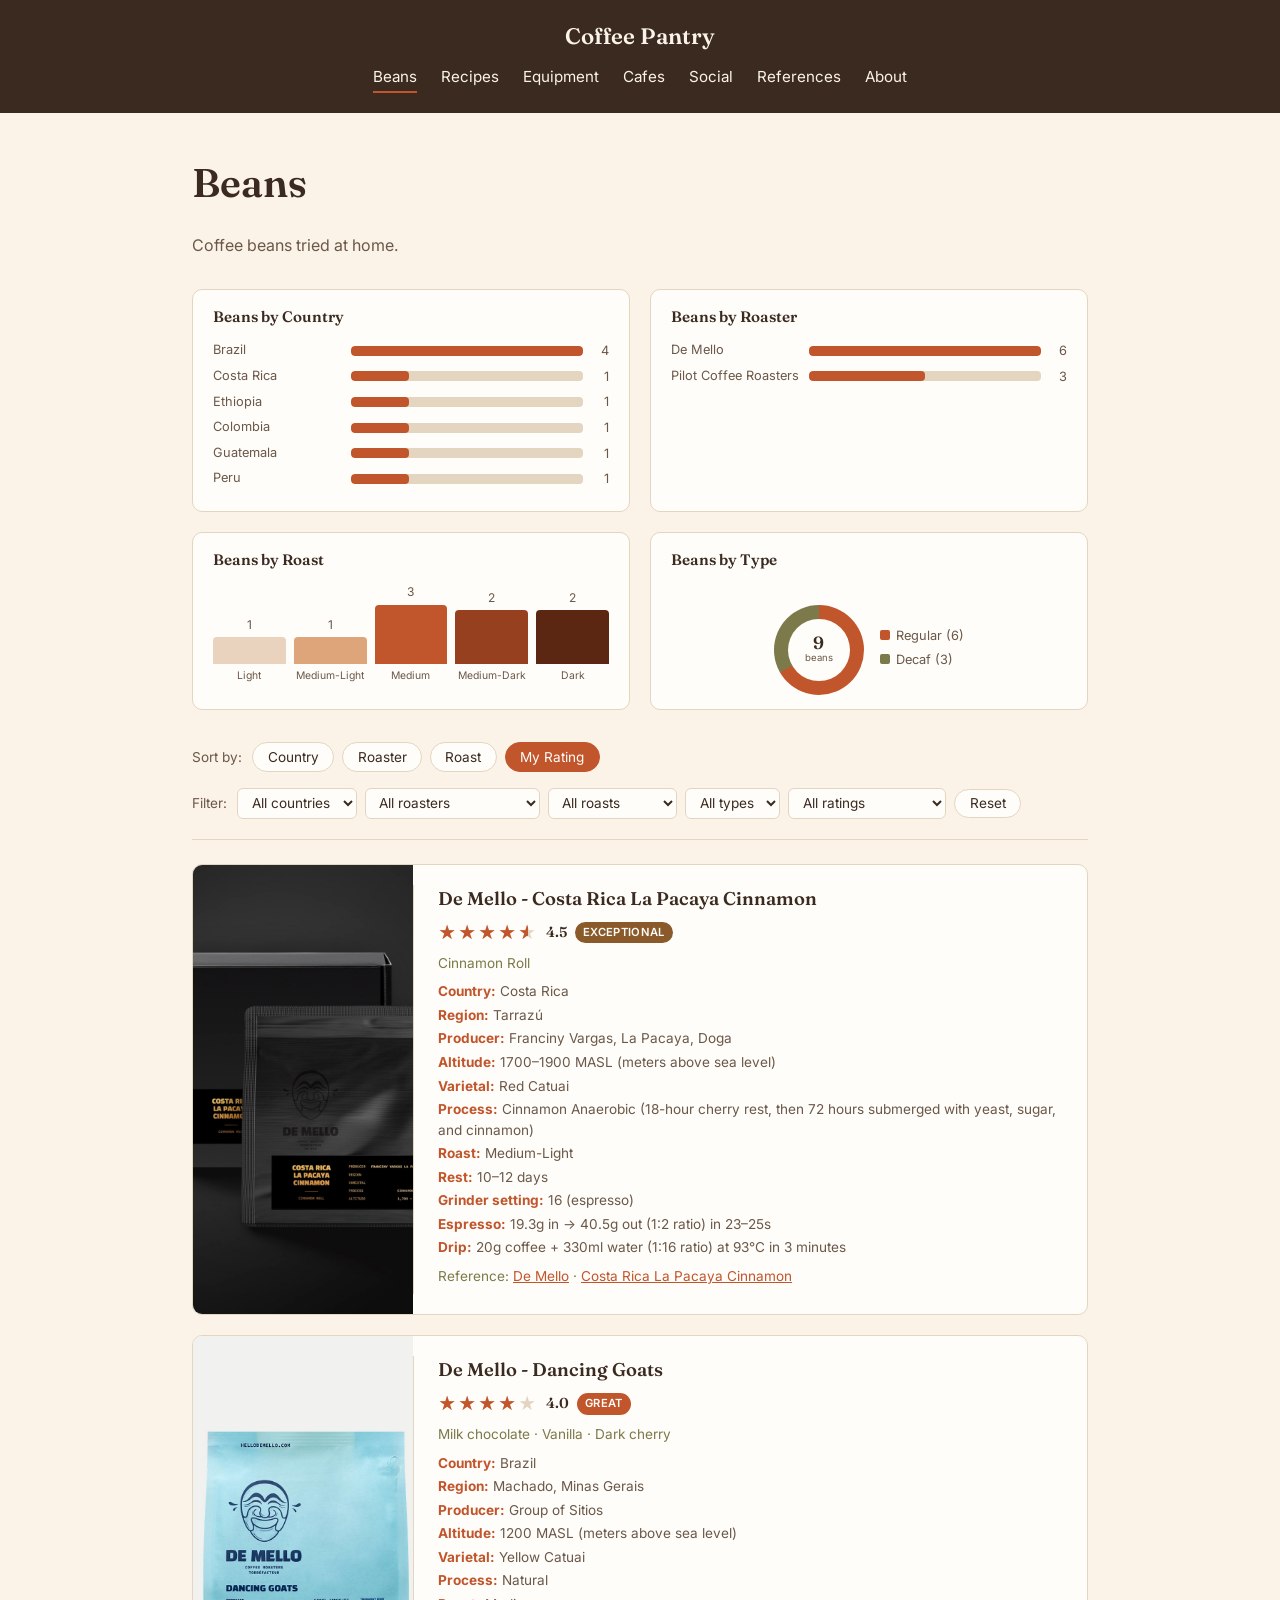
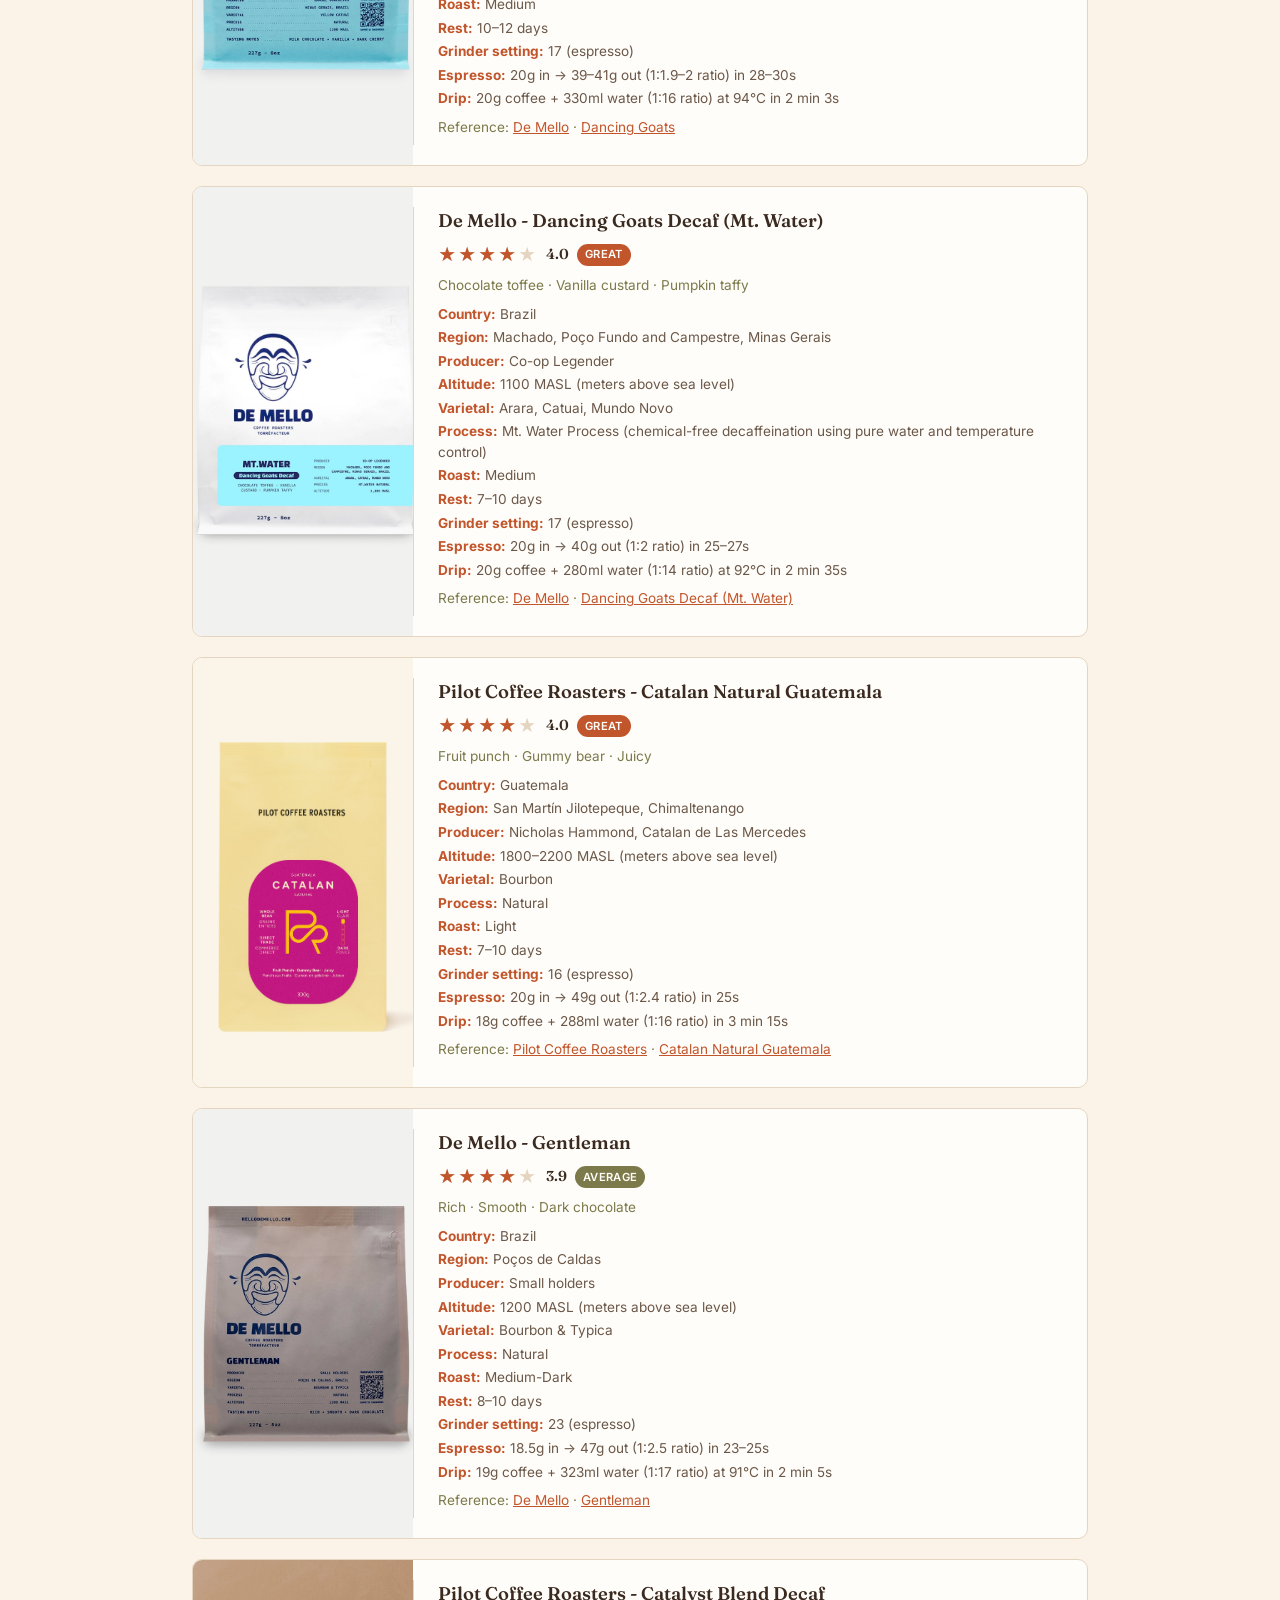
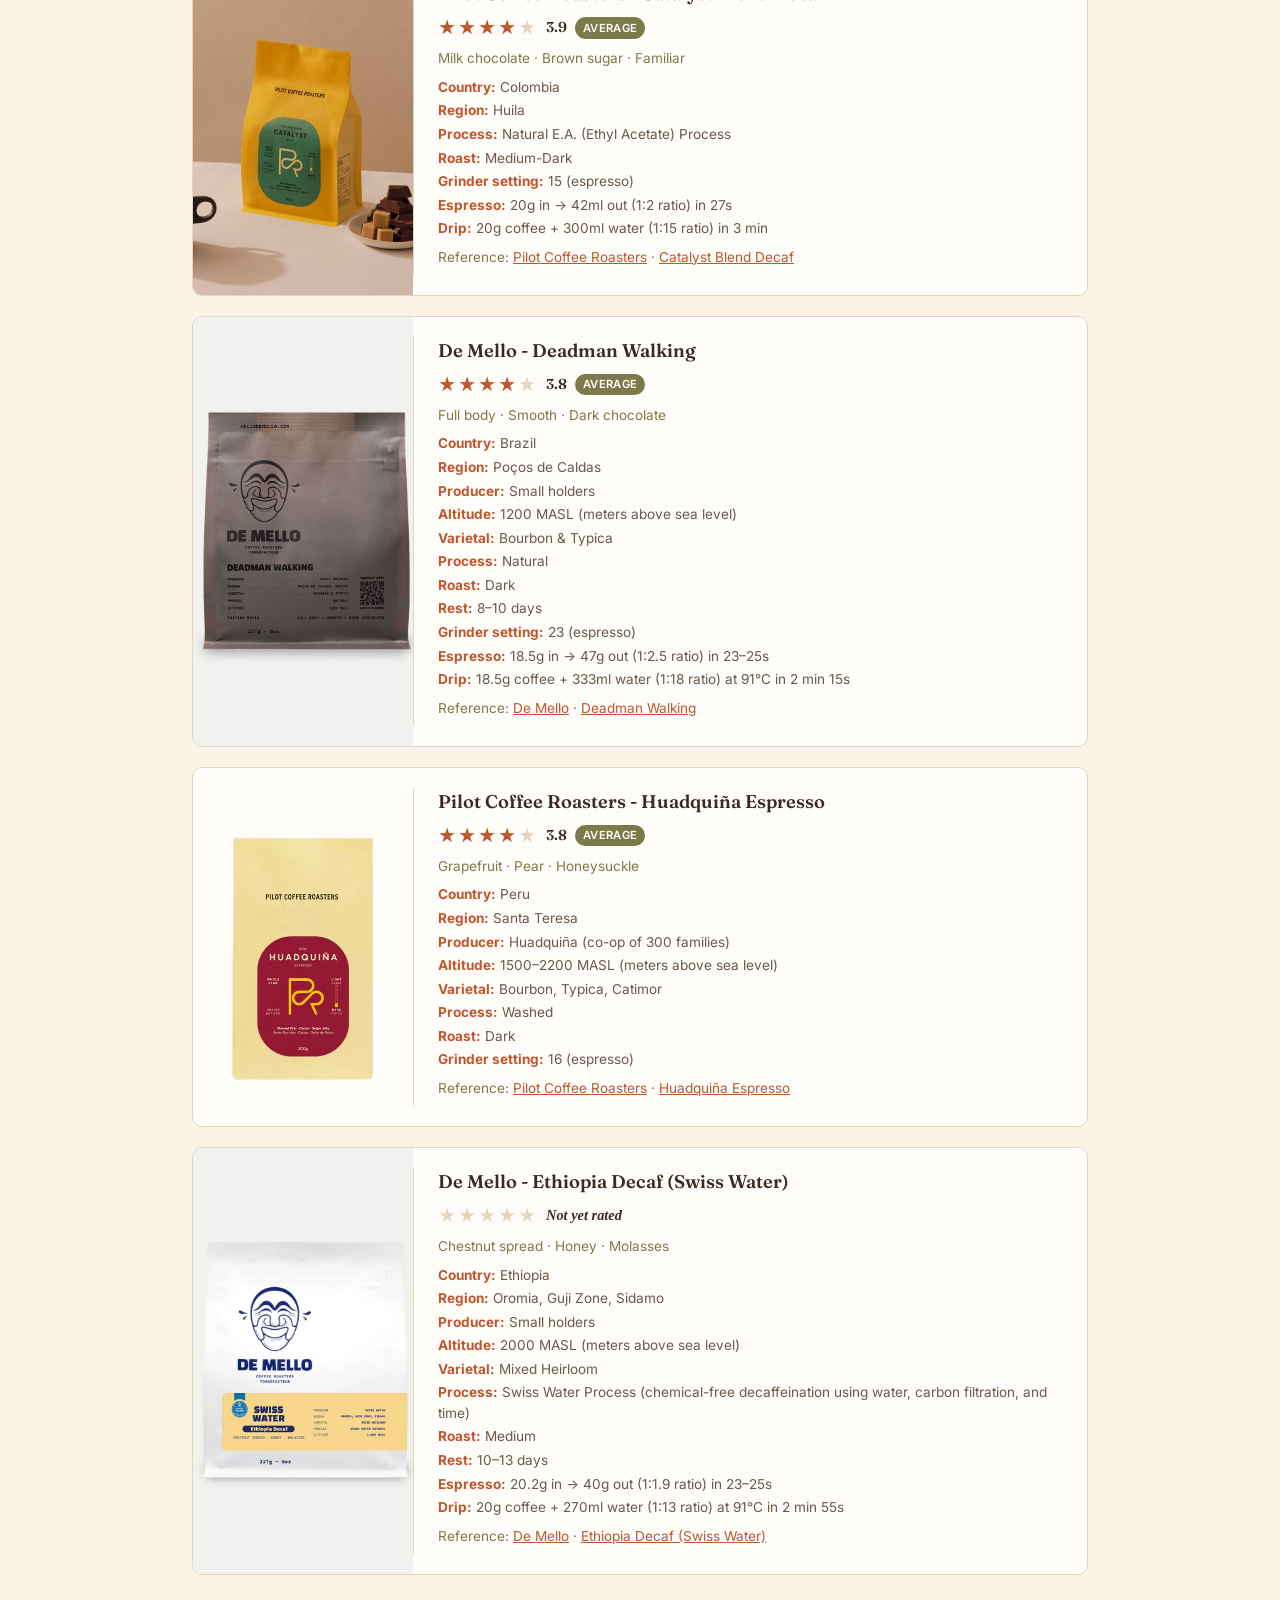
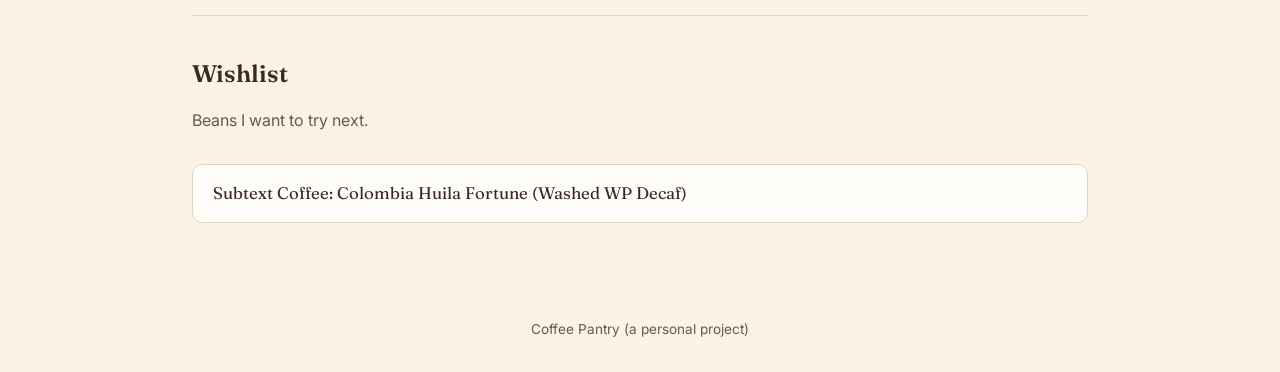
==== commit e3b75984: "Update footer text now that the site is actually hosted Co-Authored-By: Claude Sonnet 5 <noreply@ant" ====
--- a/index.html
+++ b/index.html
@@ -4,6 +4,19 @@
   <meta charset="UTF-8">
   <meta name="viewport" content="width=device-width, initial-scale=1.0">
   <title>Coffee Pantry</title>
+  <meta name="description" content="A personal archive of coffee beans, brew recipes, gear, and cafes worth visiting.">
+  <meta property="og:type" content="website">
+  <meta property="og:site_name" content="Coffee Pantry">
+  <meta property="og:title" content="Coffee Pantry">
+  <meta property="og:description" content="A personal archive of coffee beans, brew recipes, gear, and cafes worth visiting.">
+  <meta property="og:url" content="https://datameneses.github.io/coffee-pantry/">
+  <meta property="og:image" content="https://datameneses.github.io/coffee-pantry/images/social-card.jpg">
+  <meta property="og:image:width" content="1200">
+  <meta property="og:image:height" content="630">
+  <meta name="twitter:card" content="summary_large_image">
+  <meta name="twitter:title" content="Coffee Pantry">
+  <meta name="twitter:description" content="A personal archive of coffee beans, brew recipes, gear, and cafes worth visiting.">
+  <meta name="twitter:image" content="https://datameneses.github.io/coffee-pantry/images/social-card.jpg">
   <link rel="preconnect" href="https://fonts.googleapis.com">
   <link href="https://fonts.googleapis.com/css2?family=Fraunces:wght@500;600;700&family=Inter:wght@400;500&display=swap" rel="stylesheet">
   <link rel="stylesheet" href="css/style.css">
@@ -68,7 +81,7 @@
     <div class="wishlist-grid" id="wishlist-list"></div>
   </main>
 
-  <footer class="site-footer">Coffee Pantry (a personal project, not hosted, yet).</footer>
+  <footer class="site-footer">Coffee Pantry (a personal project)</footer>
   <script src="js/main.js"></script>
   <script>
     const ROAST_ORDER = ["Light", "Medium-Light", "Medium", "Medium-Dark", "Dark"];
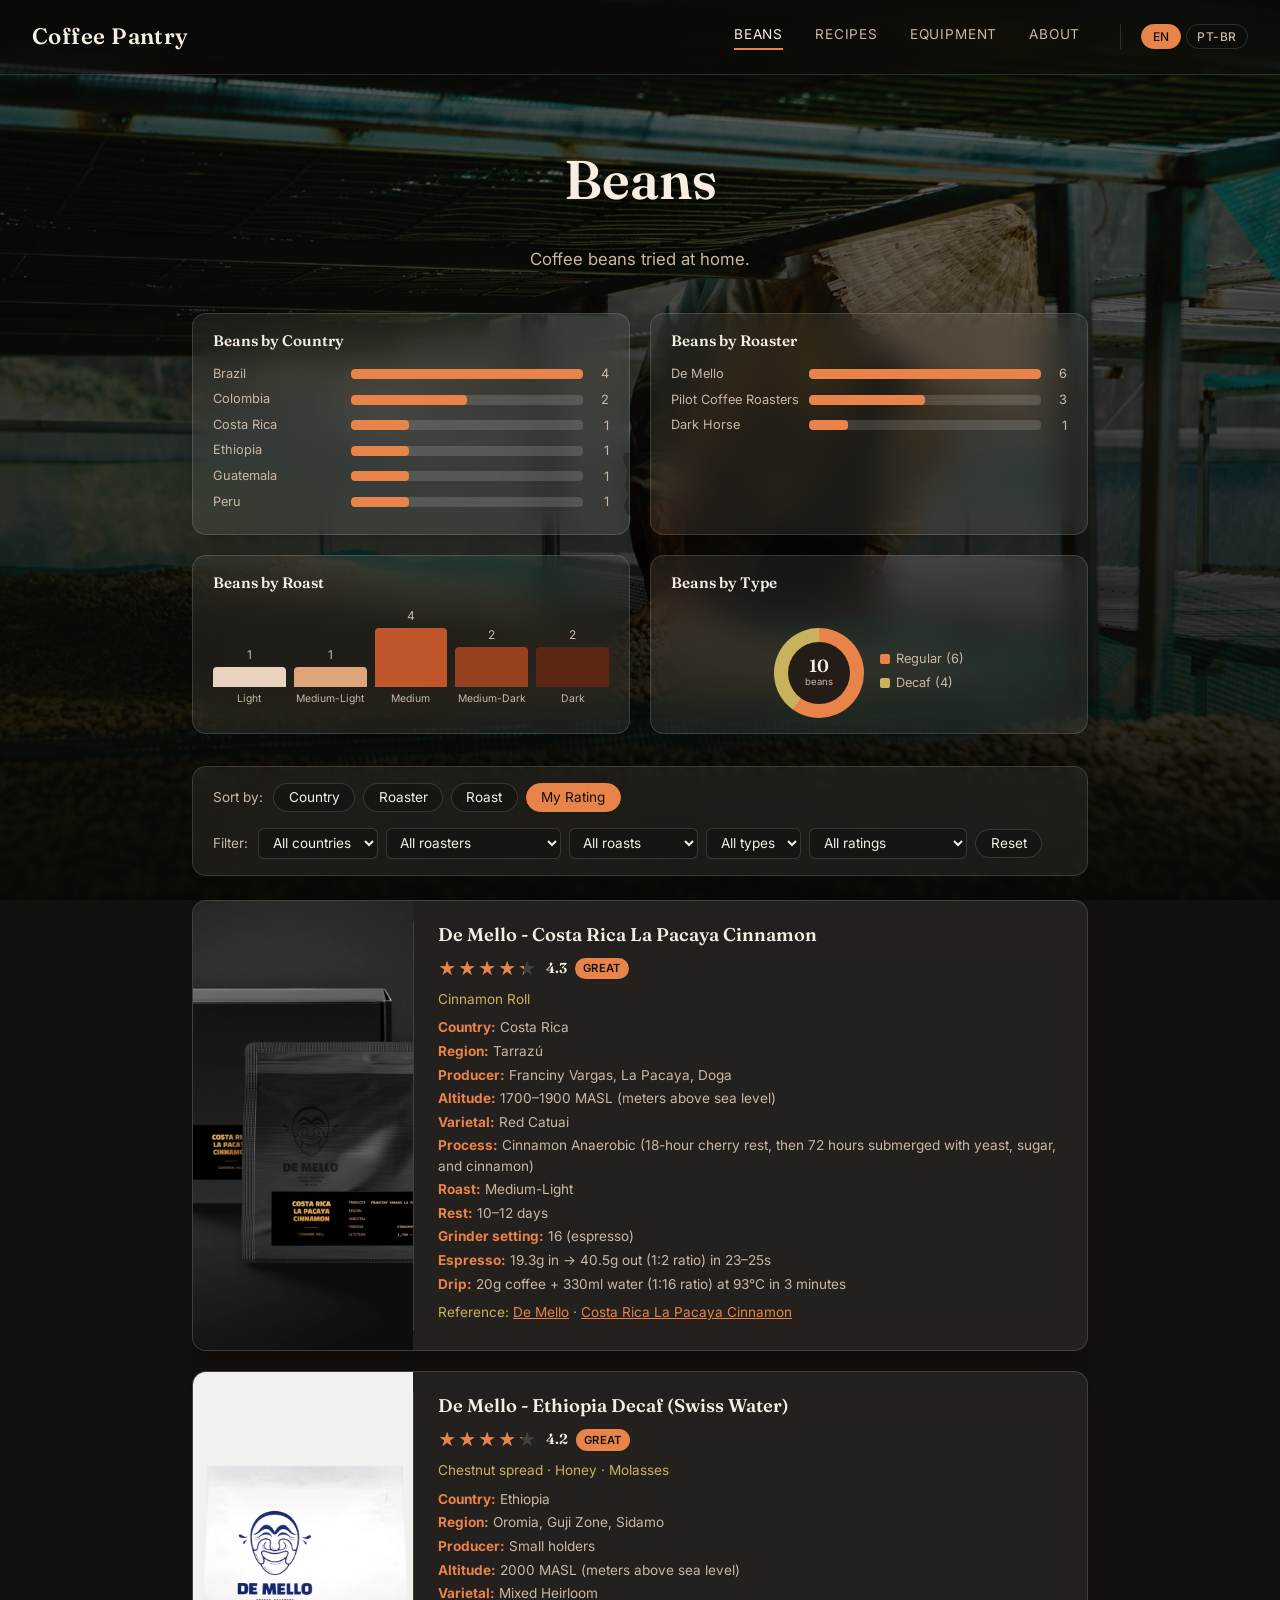
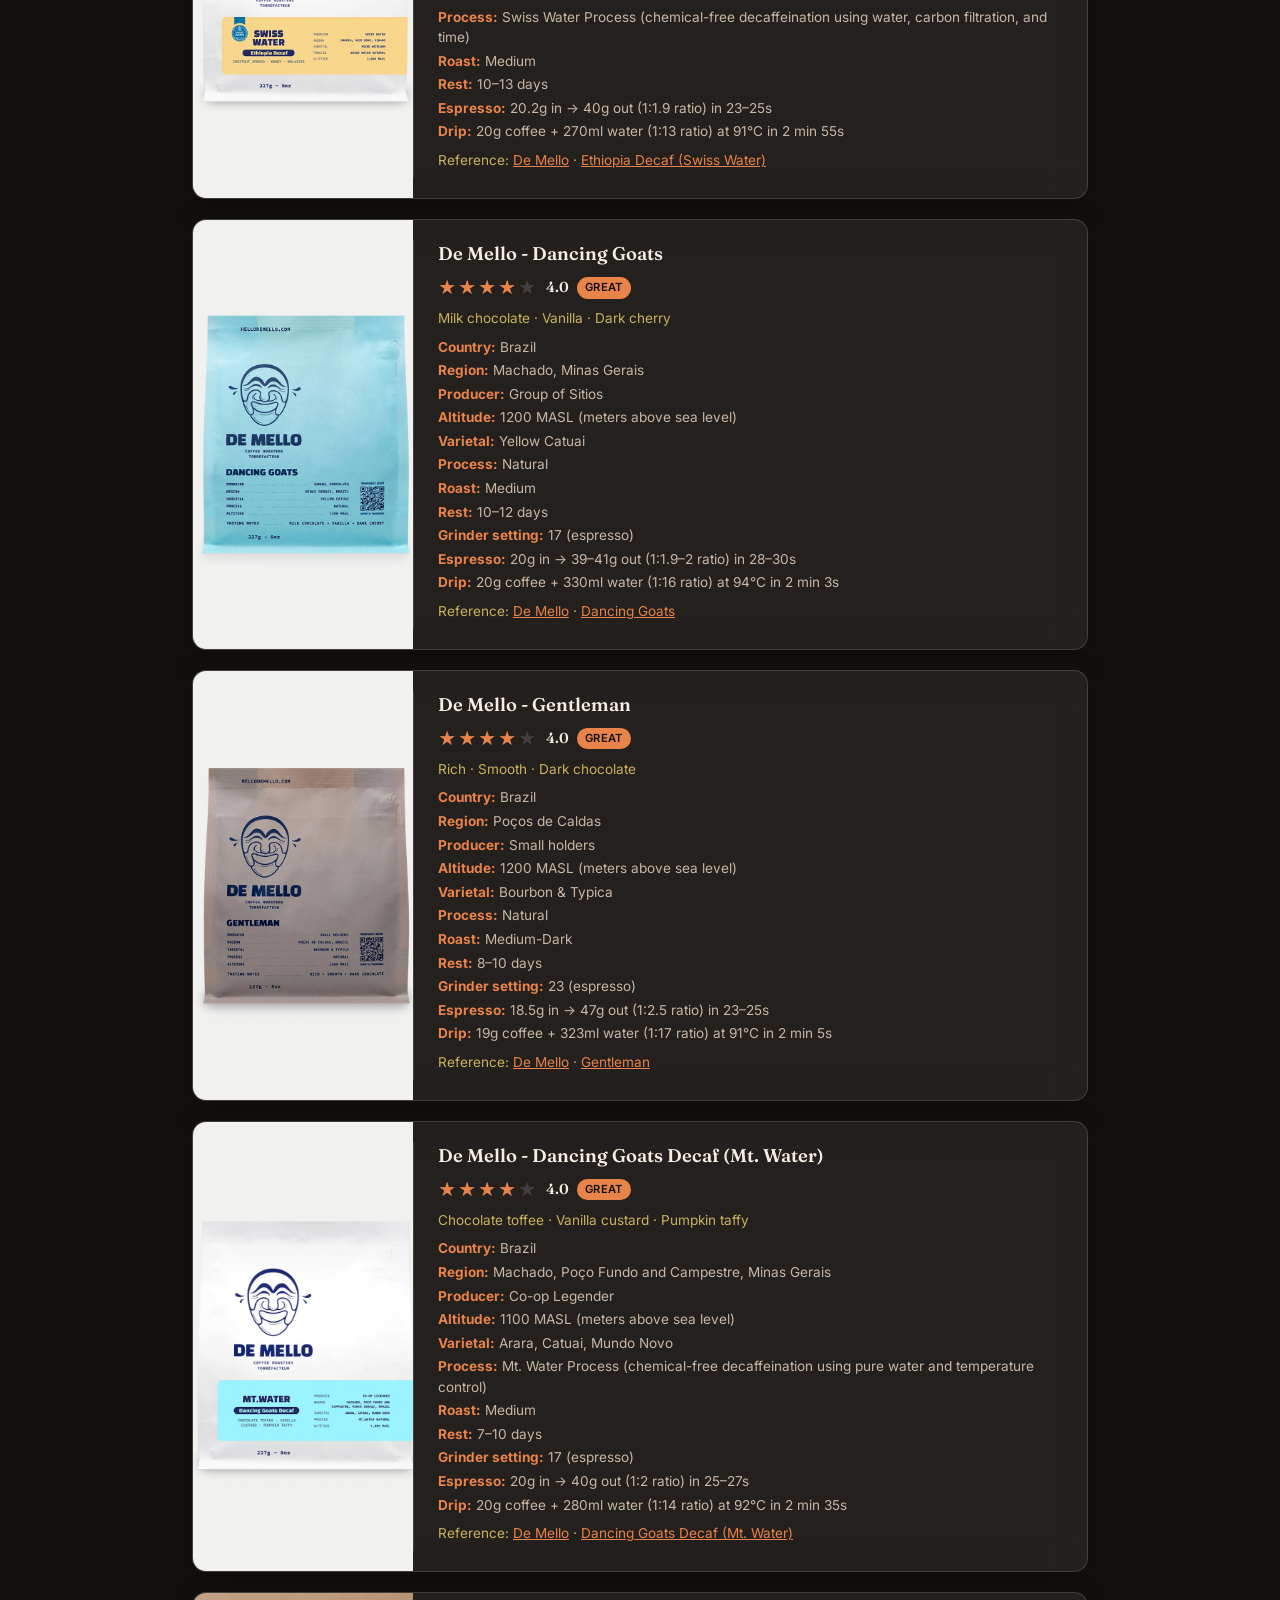
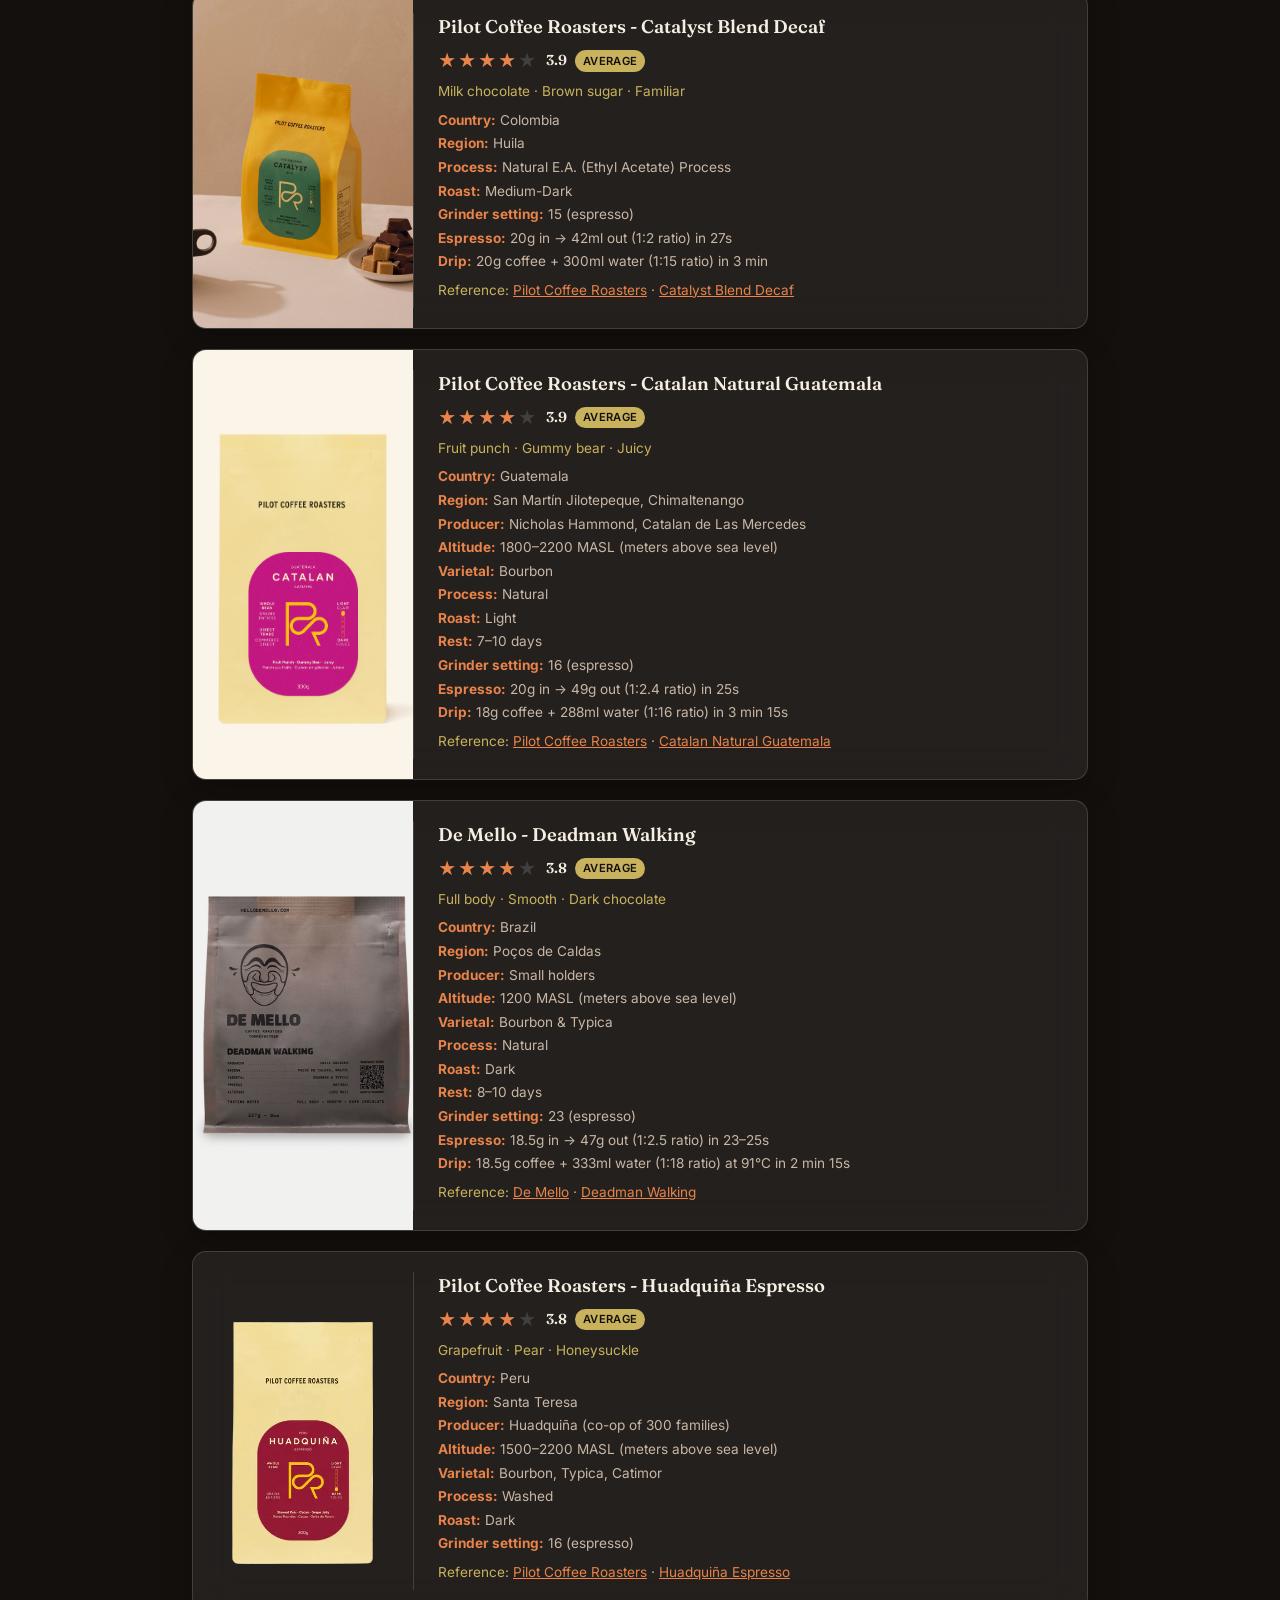
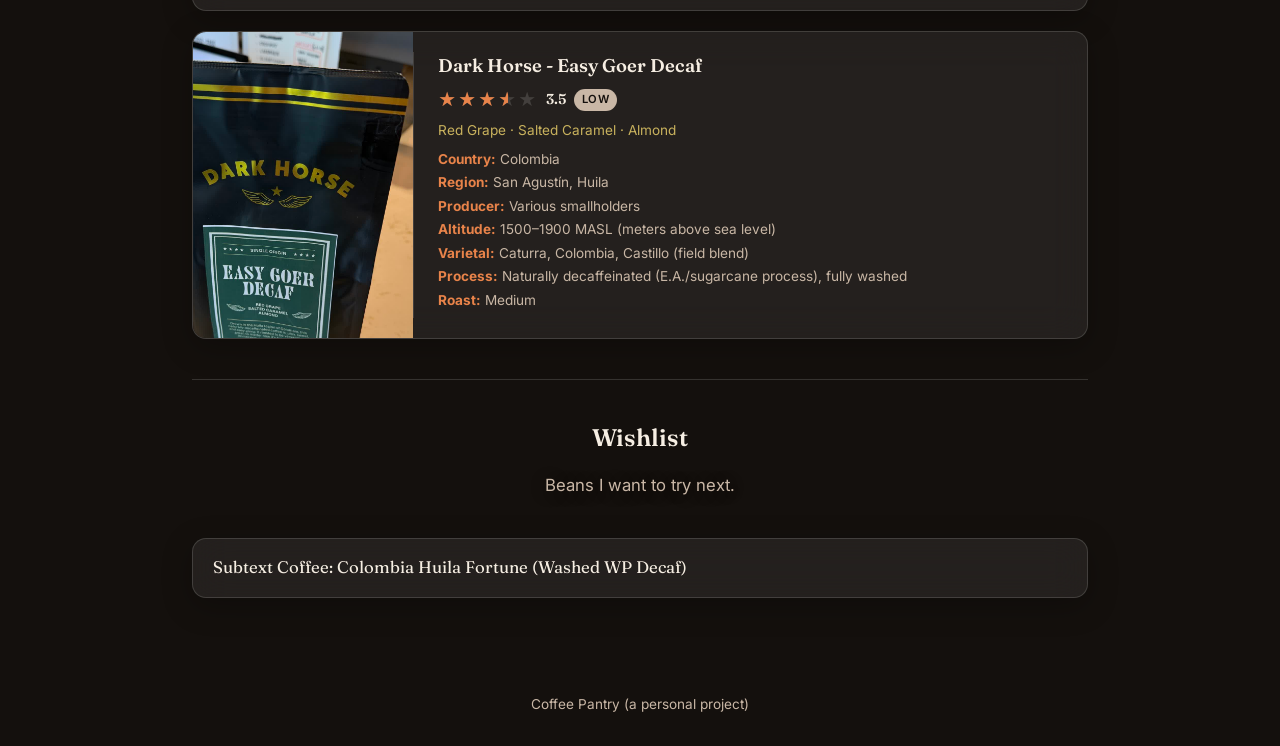
==== commit 617a1a04: "Dark glassmorphism redesign, EN/PT-BR toggle, and content updates - Full-bleed pinned photo backgrou" ====
--- a/index.html
+++ b/index.html
@@ -21,54 +21,55 @@
   <link href="https://fonts.googleapis.com/css2?family=Fraunces:wght@500;600;700&family=Inter:wght@400;500&display=swap" rel="stylesheet">
   <link rel="stylesheet" href="css/style.css">
 </head>
-<body>
+<body data-page="beans">
   <header class="site-header">
     <a class="brand" href="index.html">Coffee Pantry</a>
     <button class="nav-toggle" type="button" aria-label="Toggle navigation" aria-expanded="false">☰</button>
     <nav class="site-nav">
-      <a href="index.html">Beans</a>
-      <a href="recipes.html">Recipes</a>
-      <a href="equipment.html">Equipment</a>
-      <a href="cafes.html">Cafes</a>
-      <a href="social.html">Social</a>
-      <a href="references.html">References</a>
-      <a href="about.html">About</a>
+      <a href="index.html" data-pt="Grãos">Beans</a>
+      <a href="recipes.html" data-pt="Receitas">Recipes</a>
+      <a href="equipment.html" data-pt="Equipamento">Equipment</a>
+      <a href="about.html" data-pt="Sobre">About</a>
+      <div class="lang-toggle-group">
+        <button class="lang-toggle active" data-lang="en" type="button">EN</button>
+        <button class="lang-toggle" data-lang="pt" type="button">PT-BR</button>
+      </div>
     </nav>
   </header>
 
   <main>
-    <h1>Beans</h1>
-    <p class="page-intro">Coffee beans tried at home.</p>
+    <h1 data-pt="Grãos">Beans</h1>
+    <p class="page-intro" data-pt="Grãos de café testados em casa.">Coffee beans tried at home.</p>
 
     <div class="dashboard" id="beans-dashboard"></div>
 
     <div class="toolbar">
       <div class="toolbar-group">
-        <span class="toolbar-label">Sort by:</span>
-        <button class="toolbar-btn" data-sort="country" type="button">Country</button>
-        <button class="toolbar-btn" data-sort="roaster" type="button">Roaster</button>
-        <button class="toolbar-btn" data-sort="roast" type="button">Roast</button>
-        <button class="toolbar-btn active" data-sort="rating" type="button">My Rating</button>
+        <span class="toolbar-label" data-pt="Ordenar por:">Sort by:</span>
+        <button class="toolbar-btn" data-sort="country" type="button" data-pt="País">Country</button>
+        <button class="toolbar-btn" data-sort="roaster" type="button" data-pt="Torrefadora">Roaster</button>
+        <button class="toolbar-btn" data-sort="roast" type="button" data-pt="Torra">Roast</button>
+        <button class="toolbar-btn active" data-sort="rating" type="button" data-pt="Minha nota">My Rating</button>
       </div>
       <div class="toolbar-group">
-        <span class="toolbar-label">Filter:</span>
-        <select id="filter-country"><option value="">All countries</option></select>
-        <select id="filter-roaster"><option value="">All roasters</option></select>
-        <select id="filter-roast"><option value="">All roasts</option></select>
+        <span class="toolbar-label" data-pt="Filtro:">Filter:</span>
+        <select id="filter-country"><option value="" data-pt="Todos os países">All countries</option></select>
+        <select id="filter-roaster"><option value="" data-pt="Todas as torrefadoras">All roasters</option></select>
+        <select id="filter-roast"><option value="" data-pt="Todas as torras">All roasts</option></select>
         <select id="filter-caffeine">
-          <option value="">All types</option>
-          <option value="Regular">Regular</option>
-          <option value="Decaf">Decaf</option>
+          <option value="" data-pt="Todos os tipos">All types</option>
+          <option value="Regular" data-pt="Com cafeína">Regular</option>
+          <option value="Decaf" data-pt="Descafeinado">Decaf</option>
         </select>
         <select id="filter-rating">
-          <option value="">All ratings</option>
-          <option value="exceptional">Exceptional (4.5+)</option>
-          <option value="great">Great (4.0–4.4)</option>
-          <option value="average">Average (3.6–3.9)</option>
-          <option value="low">Low (≤3.5)</option>
-          <option value="unrated">Not yet rated</option>
+          <option value="" data-pt="Todas as notas">All ratings</option>
+          <option value="exceptional" data-pt="Excepcional (4.5+)">Exceptional (4.5+)</option>
+          <option value="great" data-pt="Ótima (4.0–4.4)">Great (4.0–4.4)</option>
+          <option value="average" data-pt="Média (3.6–3.9)">Average (3.6–3.9)</option>
+          <option value="low" data-pt="Baixa (≤3.5)">Low (≤3.5)</option>
+          <option value="unrated" data-pt="Ainda não avaliado">Not yet rated</option>
         </select>
-        <button class="toolbar-btn" id="reset-filters" type="button">Reset</button>
+        <button class="toolbar-btn" id="reset-filters" type="button" data-pt="Redefinir">Reset</button>
       </div>
     </div>
 
@@ -76,12 +77,12 @@
 
     <hr class="section-divider">
 
-    <h2>Wishlist</h2>
-    <p class="page-intro">Beans I want to try next.</p>
+    <h2 data-pt="Lista de desejos">Wishlist</h2>
+    <p class="page-intro" data-pt="Grãos que eu quero experimentar em seguida.">Beans I want to try next.</p>
     <div class="wishlist-grid" id="wishlist-list"></div>
   </main>
 
-  <footer class="site-footer">Coffee Pantry (a personal project)</footer>
+  <footer class="site-footer" data-pt="Coffee Pantry (um projeto pessoal)">Coffee Pantry (a personal project)</footer>
   <script src="js/main.js"></script>
   <script>
     const ROAST_ORDER = ["Light", "Medium-Light", "Medium", "Medium-Dark", "Dark"];
@@ -140,7 +141,7 @@
           `;
         })
         .join("");
-      return `<div class="dashboard-card"><p class="dashboard-title">Beans by Roast</p><div class="vbar-chart">${cols}</div></div>`;
+      return `<div class="dashboard-card"><p class="dashboard-title">${t("Beans by Roast")}</p><div class="vbar-chart">${cols}</div></div>`;
     }
 
     function renderDonutChart(counts) {
@@ -158,14 +159,14 @@
         })
         .join(", ");
       const legend = order
-        .map((key) => `<li><span class="swatch" style="background:${colors[key]}"></span>${key} (${counts[key] || 0})</li>`)
+        .map((key) => `<li><span class="swatch" style="background:${colors[key]}"></span>${t(key)} (${counts[key] || 0})</li>`)
         .join("");
       return `
         <div class="dashboard-card">
-          <p class="dashboard-title">Beans by Type</p>
+          <p class="dashboard-title">${t("Beans by Type")}</p>
           <div class="donut-wrap">
             <div class="donut" style="background: conic-gradient(${segments})" title="Regular: ${counts.Regular || 0}, Decaf: ${counts.Decaf || 0}">
-              <div class="donut-hole"><span>${total}</span><small>beans</small></div>
+              <div class="donut-hole"><span>${total}</span><small>${t("beans")}</small></div>
             </div>
             <ul class="donut-legend">${legend}</ul>
           </div>
@@ -180,29 +181,29 @@
       const byType = countBy(data, (b) => b.caffeine);
 
       document.getElementById("beans-dashboard").innerHTML =
-        renderHBarChart("Beans by Country", byCountry) +
-        renderHBarChart("Beans by Roaster", byRoaster) +
+        renderHBarChart(t("Beans by Country"), byCountry) +
+        renderHBarChart(t("Beans by Roaster"), byRoaster) +
         renderRoastChart(byRoast) +
         renderDonutChart(byType);
     }
 
     function renderOrigin(origin) {
       if (!origin) return "";
-      const countryLine = origin.country ? `<li><strong>Country:</strong> ${origin.country}</li>` : "";
-      const regionLine = origin.region ? `<li><strong>Region:</strong> ${origin.region}</li>` : "";
-      const producerLine = origin.producer ? `<li><strong>Producer:</strong> ${origin.producer}</li>` : "";
+      const countryLine = origin.country ? `<li><strong>${t("Country")}:</strong> ${origin.country}</li>` : "";
+      const regionLine = origin.region ? `<li><strong>${t("Region")}:</strong> ${origin.region}</li>` : "";
+      const producerLine = origin.producer ? `<li><strong>${t("Producer")}:</strong> ${origin.producer}</li>` : "";
       return countryLine + regionLine + producerLine;
     }
 
     function field(label, value) {
-      return value ? `<li><strong>${label}:</strong> ${value}</li>` : "";
+      return value ? `<li><strong>${t(label)}:</strong> ${value}</li>` : "";
     }
 
     function renderRoasterLink(item) {
       const links = [];
       if (item.roasterUrl) links.push(`<a href="${item.roasterUrl}" target="_blank" rel="noopener">${item.roaster}</a>`);
       if (item.productUrl) links.push(`<a href="${item.productUrl}" target="_blank" rel="noopener">${item.name}</a>`);
-      return links.length ? `<p class="card-meta">Reference: ${links.join(" · ")}</p>` : "";
+      return links.length ? `<p class="card-meta">${t("Reference")}: ${links.join(" · ")}</p>` : "";
     }
 
     function ratingTag(rating) {
@@ -221,10 +222,10 @@
       if (typeof rating !== "number") {
         return `
           <div class="star-rating-row">
-            <div class="star-rating" aria-label="Not yet rated">
+            <div class="star-rating" aria-label="${t("Not yet rated")}">
               <span class="star-rating-track">★★★★★</span>
             </div>
-            <span class="rating-value empty-state">Not yet rated</span>
+            <span class="rating-value empty-state">${t("Not yet rated")}</span>
           </div>
         `;
       }
@@ -236,7 +237,7 @@
             <span class="star-rating-fill" style="width:${pct}%">★★★★★</span>
           </div>
           <span class="rating-value">${rating.toFixed(1)}</span>
-          <span class="rating-tag rating-tag-${ratingTag(rating).toLowerCase()}">${ratingTag(rating)}</span>
+          <span class="rating-tag rating-tag-${ratingTag(rating).toLowerCase()}">${t(ratingTag(rating))}</span>
         </div>
       `;
     }
@@ -251,7 +252,7 @@
           <div class="bean-details">
             <h3>${[item.roaster, item.name].filter(Boolean).join(" - ")}</h3>
             ${renderRating(item.rating)}
-            ${item.tasteProfile && item.tasteProfile.length ? `<p class="card-meta">${item.tasteProfile.join(" · ")}</p>` : ""}
+            ${item.tasteProfile && item.tasteProfile.length ? `<p class="card-meta">${tf(item, "tasteProfile").join(" · ")}</p>` : ""}
             <ul class="spec-list">
               ${renderOrigin(item.origin)}
               ${field("Altitude", item.altitude)}
@@ -303,7 +304,7 @@
       const container = document.getElementById("beans-list");
       container.innerHTML = list.length
         ? list.map(beanTemplate).join("")
-        : '<p class="empty-state">No beans match these filters.</p>';
+        : `<p class="empty-state">${t("No beans match these filters.")}</p>`;
     }
 
     function populateSelect(id, values) {
@@ -335,8 +336,13 @@
       .catch((err) => {
         console.error("Failed to load data/beans.json", err);
         document.getElementById("beans-list").innerHTML =
-          '<p class="empty-state">Could not load data. If you\'re viewing this via file://, try running a local server (e.g. <code>python3 -m http.server</code>) instead.</p>';
+          `<p class="empty-state">${t("Could not load data. If you're viewing this via file://, try running a local server (e.g. <code>python3 -m http.server</code>) instead.")}</p>`;
       });
+
+    document.addEventListener("langchange", () => {
+      renderDashboard(beansData);
+      applyAndRender();
+    });
 
     document.querySelectorAll(".toolbar-btn[data-sort]").forEach((btn) => {
       btn.addEventListener("click", () => {
--- a/css/style.css
+++ b/css/style.css
@@ -1,12 +1,15 @@
 :root {
-  --color-bg: #FBF3E7;
-  --color-bg-card: #FFFDF9;
-  --color-text: #3B2A20;
-  --color-text-soft: #6B5849;
-  --color-accent: #C1552C;
-  --color-accent-soft: #E8C9B4;
-  --color-secondary: #7C7A4A;
-  --color-border: #E4D5C1;
+  --color-bg: #14100D;
+  --color-bg-card: rgba(255, 255, 255, 0.07);
+  --color-bg-card-solid: #241C16;
+  --color-text: #F6EEE3;
+  --color-text-soft: #C9B7A6;
+  --color-accent: #E8834A;
+  --color-accent-soft: #F0C9A0;
+  --color-secondary: #C9B25E;
+  --color-border: rgba(255, 255, 255, 0.14);
+  --glass-blur: blur(18px);
+  --overlay-scrim: linear-gradient(180deg, rgba(10, 8, 6, 0.55) 0%, rgba(10, 8, 6, 0.72) 45%, rgba(10, 8, 6, 0.92) 100%);
 
   --font-heading: "Fraunces", Georgia, serif;
   --font-body: "Inter", -apple-system, BlinkMacSystemFont, sans-serif;
@@ -16,13 +19,46 @@
   box-sizing: border-box;
 }
 
+html {
+  background: var(--color-bg);
+}
+
 body {
   margin: 0;
-  background: var(--color-bg);
+  min-height: 100vh;
+  background-color: var(--color-bg);
+  background-image: var(--overlay-scrim), var(--hero-image, none);
+  background-size: cover, cover;
+  background-position: center, center;
+  background-repeat: no-repeat, no-repeat;
+  background-attachment: fixed;
   color: var(--color-text);
   font-family: var(--font-body);
   line-height: 1.5;
   overflow-x: hidden;
+}
+
+body[data-page="beans"] { --hero-image: url("../images/backgrounds/hero-equipment.jpg"); }
+body[data-page="recipes"] { --hero-image: url("../images/backgrounds/hero-recipes.jpg"); }
+body[data-page="equipment"] { --hero-image: url("../images/backgrounds/hero-beans.jpg"); background-position: center, center 65%; }
+body[data-page="about"] { --hero-image: url("../images/backgrounds/hero-about.jpg"); }
+
+@supports (-webkit-touch-callout: none) {
+  /* iOS Safari ignores background-attachment: fixed on body; a fixed pseudo-layer keeps the parallax feel there. */
+  body {
+    background-attachment: scroll;
+  }
+
+  body::before {
+    content: "";
+    position: fixed;
+    inset: 0;
+    z-index: -1;
+    background-image: var(--overlay-scrim), var(--hero-image, none);
+    background-size: cover;
+    background-position: inherit;
+    background-repeat: no-repeat;
+  }
 }
 
 h1, h2, h3 {
@@ -32,7 +68,16 @@
 }
 
 h1 {
-  font-size: clamp(1.6rem, 4vw + 0.5rem, 2.5rem);
+  font-size: clamp(2.1rem, 5vw + 0.5rem, 3.4rem);
+  text-shadow: 0 2px 24px rgba(0, 0, 0, 0.45);
+}
+
+h1, main > h2 {
+  text-align: center;
+}
+
+main > h1:first-child {
+  margin-top: 1.5rem;
 }
 
 a {
@@ -40,24 +85,35 @@
 }
 
 header.site-header {
-  background: var(--color-text);
+  position: sticky;
+  top: 0;
+  z-index: 20;
+  background: rgba(15, 12, 9, 0.45);
+  backdrop-filter: var(--glass-blur);
+  -webkit-backdrop-filter: var(--glass-blur);
+  border-bottom: 1px solid var(--color-border);
   padding: 1.25rem 2rem;
-  text-align: center;
+  display: flex;
+  align-items: center;
+  justify-content: space-between;
+  gap: 1.5rem;
+  text-align: left;
 }
 
 .site-header .brand {
   font-family: var(--font-heading);
-  color: var(--color-bg);
+  color: var(--color-text);
   font-size: 1.4rem;
   text-decoration: none;
   font-weight: 600;
+  letter-spacing: 0.02em;
 }
 
 .nav-toggle {
   display: none;
   background: none;
   border: none;
-  color: var(--color-bg);
+  color: var(--color-text);
   font-size: 1.5rem;
   line-height: 1;
   cursor: pointer;
@@ -67,22 +123,65 @@
 nav.site-nav {
   display: flex;
   flex-wrap: wrap;
-  justify-content: center;
-  gap: 0.5rem 1.5rem;
-  margin-top: 0.75rem;
+  justify-content: flex-end;
+  align-items: center;
+  gap: 0.5rem 2rem;
+  margin-top: 0;
 }
 
 nav.site-nav a {
-  color: var(--color-bg);
+  color: var(--color-text-soft);
   text-decoration: none;
-  font-size: 0.95rem;
+  font-size: 0.85rem;
+  text-transform: uppercase;
+  letter-spacing: 0.06em;
   padding-bottom: 3px;
   border-bottom: 2px solid transparent;
+  transition: color 0.15s ease;
+}
+
+nav.site-nav a:hover,
+nav.site-nav a.active {
+  color: var(--color-text);
 }
 
 nav.site-nav a:hover,
 nav.site-nav a.active {
   border-bottom-color: var(--color-accent);
+}
+
+.lang-toggle-group {
+  display: flex;
+  align-items: center;
+  gap: 0.3rem;
+  margin-left: 0.5rem;
+  padding-left: 1.25rem;
+  border-left: 1px solid var(--color-border);
+}
+
+.lang-toggle {
+  font-family: var(--font-body);
+  font-size: 0.75rem;
+  font-weight: 500;
+  letter-spacing: 0.04em;
+  color: var(--color-text-soft);
+  background: transparent;
+  border: 1px solid var(--color-border);
+  border-radius: 999px;
+  padding: 0.25rem 0.65rem;
+  cursor: pointer;
+  transition: border-color 0.15s ease, color 0.15s ease;
+}
+
+.lang-toggle:hover {
+  border-color: var(--color-accent);
+  color: var(--color-text);
+}
+
+.lang-toggle.active {
+  background: var(--color-accent);
+  border-color: var(--color-accent);
+  color: var(--color-bg);
 }
 
 main {
@@ -92,8 +191,11 @@
 }
 
 .page-intro {
-  margin-bottom: 2rem;
-  color: var(--color-text-soft);
+  margin-bottom: 2.5rem;
+  color: var(--color-text-soft);
+  font-size: 1.05rem;
+  text-align: center;
+  text-shadow: 0 2px 16px rgba(0, 0, 0, 0.45);
 }
 
 .card-grid {
@@ -112,10 +214,19 @@
 
 .card {
   background: var(--color-bg-card);
+  backdrop-filter: var(--glass-blur);
+  -webkit-backdrop-filter: var(--glass-blur);
   border: 1px solid var(--color-border);
-  border-radius: 10px;
+  border-radius: 14px;
   padding: 1.25rem;
   overflow-wrap: break-word;
+  box-shadow: 0 8px 30px rgba(0, 0, 0, 0.25);
+  transition: transform 0.2s ease, border-color 0.2s ease;
+}
+
+.card:hover {
+  transform: translateY(-3px);
+  border-color: rgba(255, 255, 255, 0.28);
 }
 
 .card h3 {
@@ -206,7 +317,7 @@
   display: flex;
   align-items: center;
   gap: 0.9rem;
-  background: var(--color-bg);
+  background: rgba(0, 0, 0, 0.2);
   border: 1px solid var(--color-border);
   border-radius: 8px;
   padding: 0.75rem 1.25rem;
@@ -243,9 +354,11 @@
 
 .cafes-map {
   height: 420px;
-  border-radius: 10px;
+  border-radius: 14px;
   border: 1px solid var(--color-border);
   margin-bottom: 1.5rem;
+  overflow: hidden;
+  box-shadow: 0 8px 30px rgba(0, 0, 0, 0.25);
 }
 
 .wishlist-grid {
@@ -336,9 +449,12 @@
 
 .dashboard-card {
   background: var(--color-bg-card);
+  backdrop-filter: var(--glass-blur);
+  -webkit-backdrop-filter: var(--glass-blur);
   border: 1px solid var(--color-border);
-  border-radius: 10px;
+  border-radius: 14px;
   padding: 1rem 1.25rem;
+  box-shadow: 0 8px 30px rgba(0, 0, 0, 0.25);
 }
 
 .dashboard-title {
@@ -453,7 +569,7 @@
 .donut-hole {
   position: absolute;
   inset: 14px;
-  background: var(--color-bg-card);
+  background: var(--color-bg-card-solid);
   border-radius: 50%;
   display: flex;
   flex-direction: column;
@@ -502,8 +618,12 @@
   justify-content: space-between;
   gap: 1rem;
   margin-bottom: 1.5rem;
-  padding-bottom: 1.25rem;
-  border-bottom: 1px solid var(--color-border);
+  padding: 1rem 1.25rem;
+  background: var(--color-bg-card);
+  backdrop-filter: var(--glass-blur);
+  -webkit-backdrop-filter: var(--glass-blur);
+  border: 1px solid var(--color-border);
+  border-radius: 14px;
 }
 
 .toolbar-group {
@@ -523,11 +643,12 @@
   font-family: var(--font-body);
   font-size: 0.85rem;
   color: var(--color-text);
-  background: var(--color-bg-card);
+  background: rgba(0, 0, 0, 0.22);
   border: 1px solid var(--color-border);
   border-radius: 999px;
   padding: 0.35rem 0.9rem;
   cursor: pointer;
+  transition: border-color 0.15s ease;
 }
 
 .toolbar-btn:hover {
@@ -537,17 +658,18 @@
 .toolbar-btn.active {
   background: var(--color-accent);
   border-color: var(--color-accent);
-  color: var(--color-bg-card);
+  color: var(--color-bg);
 }
 
 .toolbar-group select {
   font-family: var(--font-body);
   font-size: 0.85rem;
   color: var(--color-text);
-  background: var(--color-bg-card);
+  background: rgba(0, 0, 0, 0.22);
   border: 1px solid var(--color-border);
   border-radius: 6px;
   padding: 0.35rem 0.6rem;
+  color-scheme: dark;
 }
 
 .bean-grid {
@@ -628,7 +750,7 @@
   letter-spacing: 0.03em;
   padding: 0.15rem 0.5rem;
   border-radius: 999px;
-  color: var(--color-bg-card);
+  color: var(--color-bg);
   background: var(--color-secondary);
 }
 
@@ -678,13 +800,23 @@
   width: 260px;
   aspect-ratio: 3 / 4;
   object-fit: cover;
-  border-radius: 10px;
+  border-radius: 14px;
   border: 1px solid var(--color-border);
+  box-shadow: 0 8px 30px rgba(0, 0, 0, 0.35);
 }
 
 .about-text {
   flex: 1;
   min-width: 0;
+}
+
+.about-text p {
+  text-shadow: 0 2px 12px rgba(0, 0, 0, 0.35);
+  max-width: 640px;
+}
+
+.about-text p:first-child {
+  margin-top: 0;
 }
 
 @media (max-width: 640px) {
@@ -719,19 +851,23 @@
   align-items: center;
   gap: 0.6rem;
   background: var(--color-bg-card);
+  backdrop-filter: var(--glass-blur);
+  -webkit-backdrop-filter: var(--glass-blur);
   border: 1px solid var(--color-border);
-  border-radius: 10px;
+  border-radius: 14px;
   padding: 1.5rem;
   text-decoration: none;
   color: var(--color-text);
   font-family: var(--font-heading);
   font-size: 1.1rem;
   text-align: center;
-  transition: border-color 0.15s ease;
+  box-shadow: 0 8px 30px rgba(0, 0, 0, 0.25);
+  transition: transform 0.2s ease, border-color 0.2s ease;
 }
 
 .home-links a:hover {
   border-color: var(--color-accent);
+  transform: translateY(-3px);
 }
 
 .home-links .link-icon {
@@ -750,18 +886,12 @@
 
 @media (max-width: 640px) {
   header.site-header {
-    display: flex;
-    align-items: center;
-    justify-content: space-between;
     flex-wrap: wrap;
-    text-align: left;
     padding: 1rem 1.25rem;
   }
 
   .site-header .brand {
     font-size: 1.2rem;
-    text-align: left;
-    margin-right: auto;
   }
 
   .nav-toggle {
@@ -785,6 +915,12 @@
     font-size: 0.95rem;
   }
 
+  .lang-toggle-group {
+    margin-left: 0;
+    padding-left: 0;
+    border-left: none;
+  }
+
   main {
     padding: 1.75rem 1.25rem 3rem;
   }
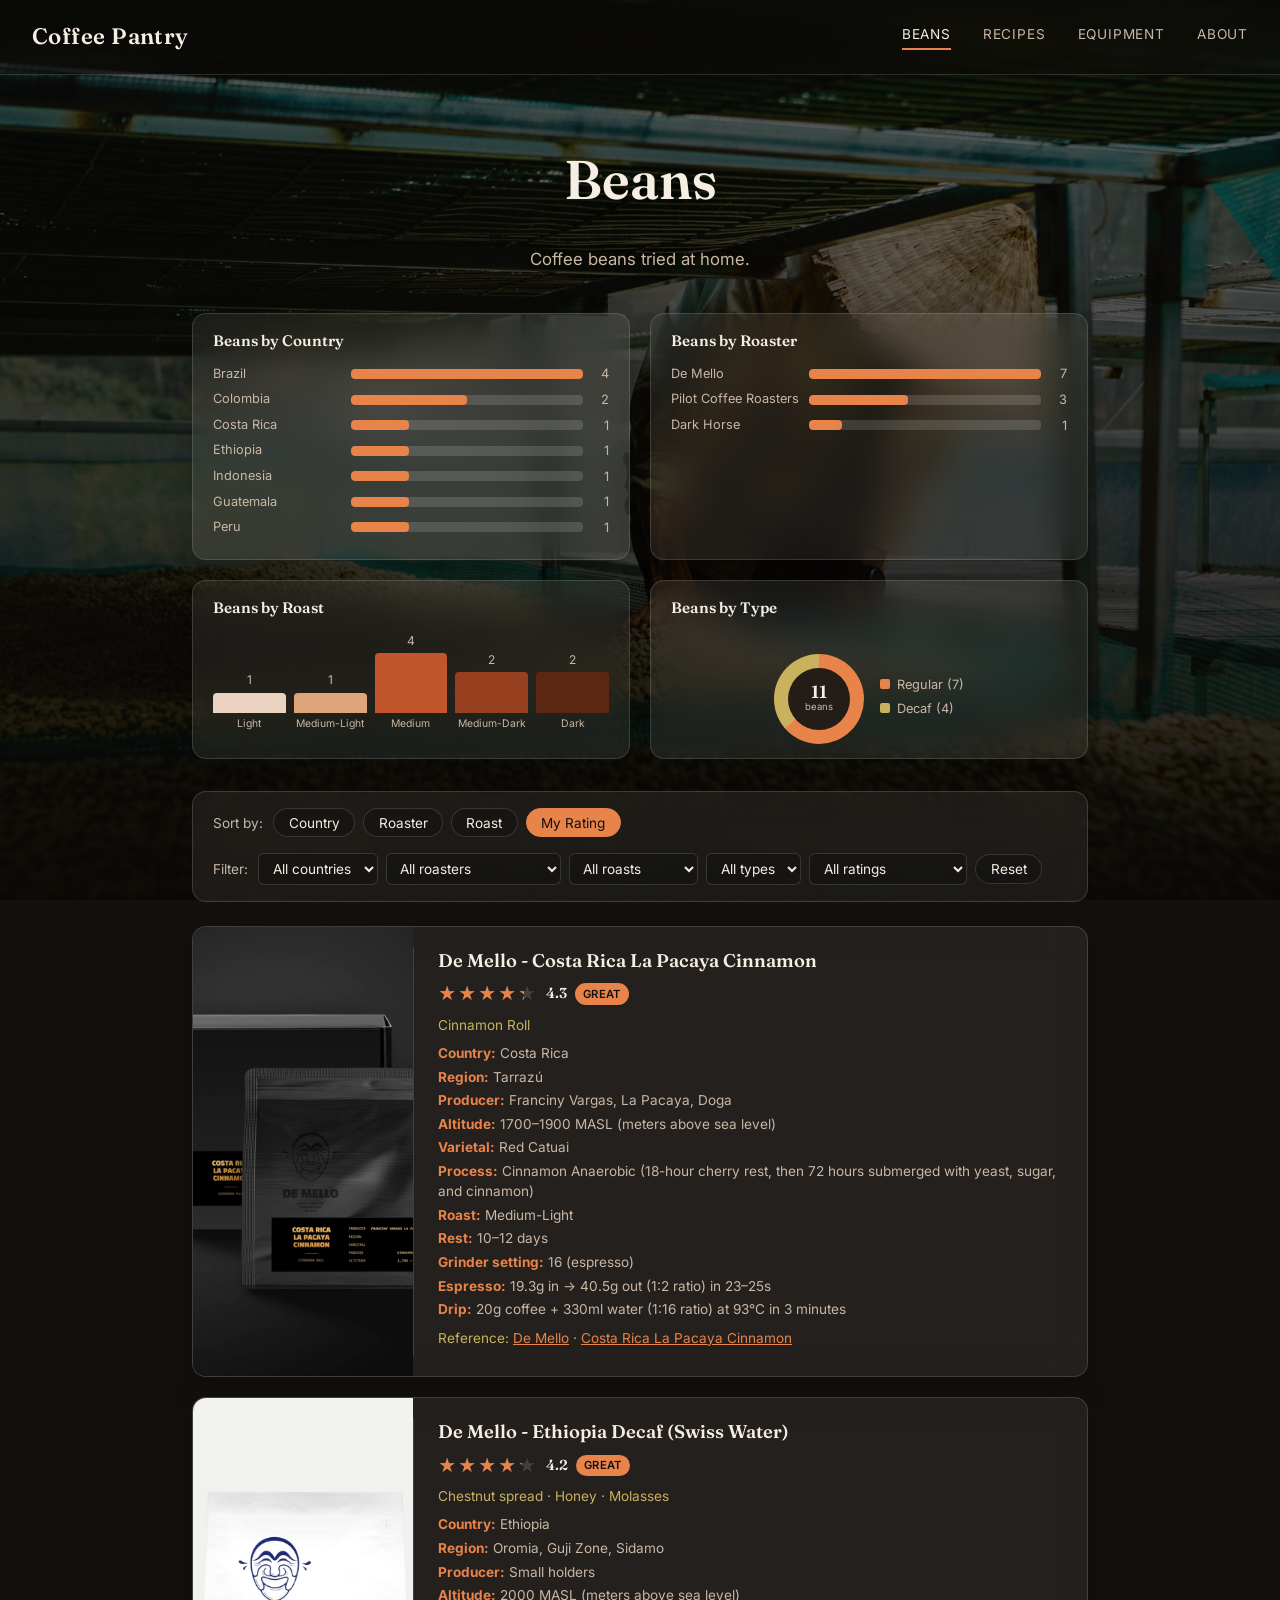
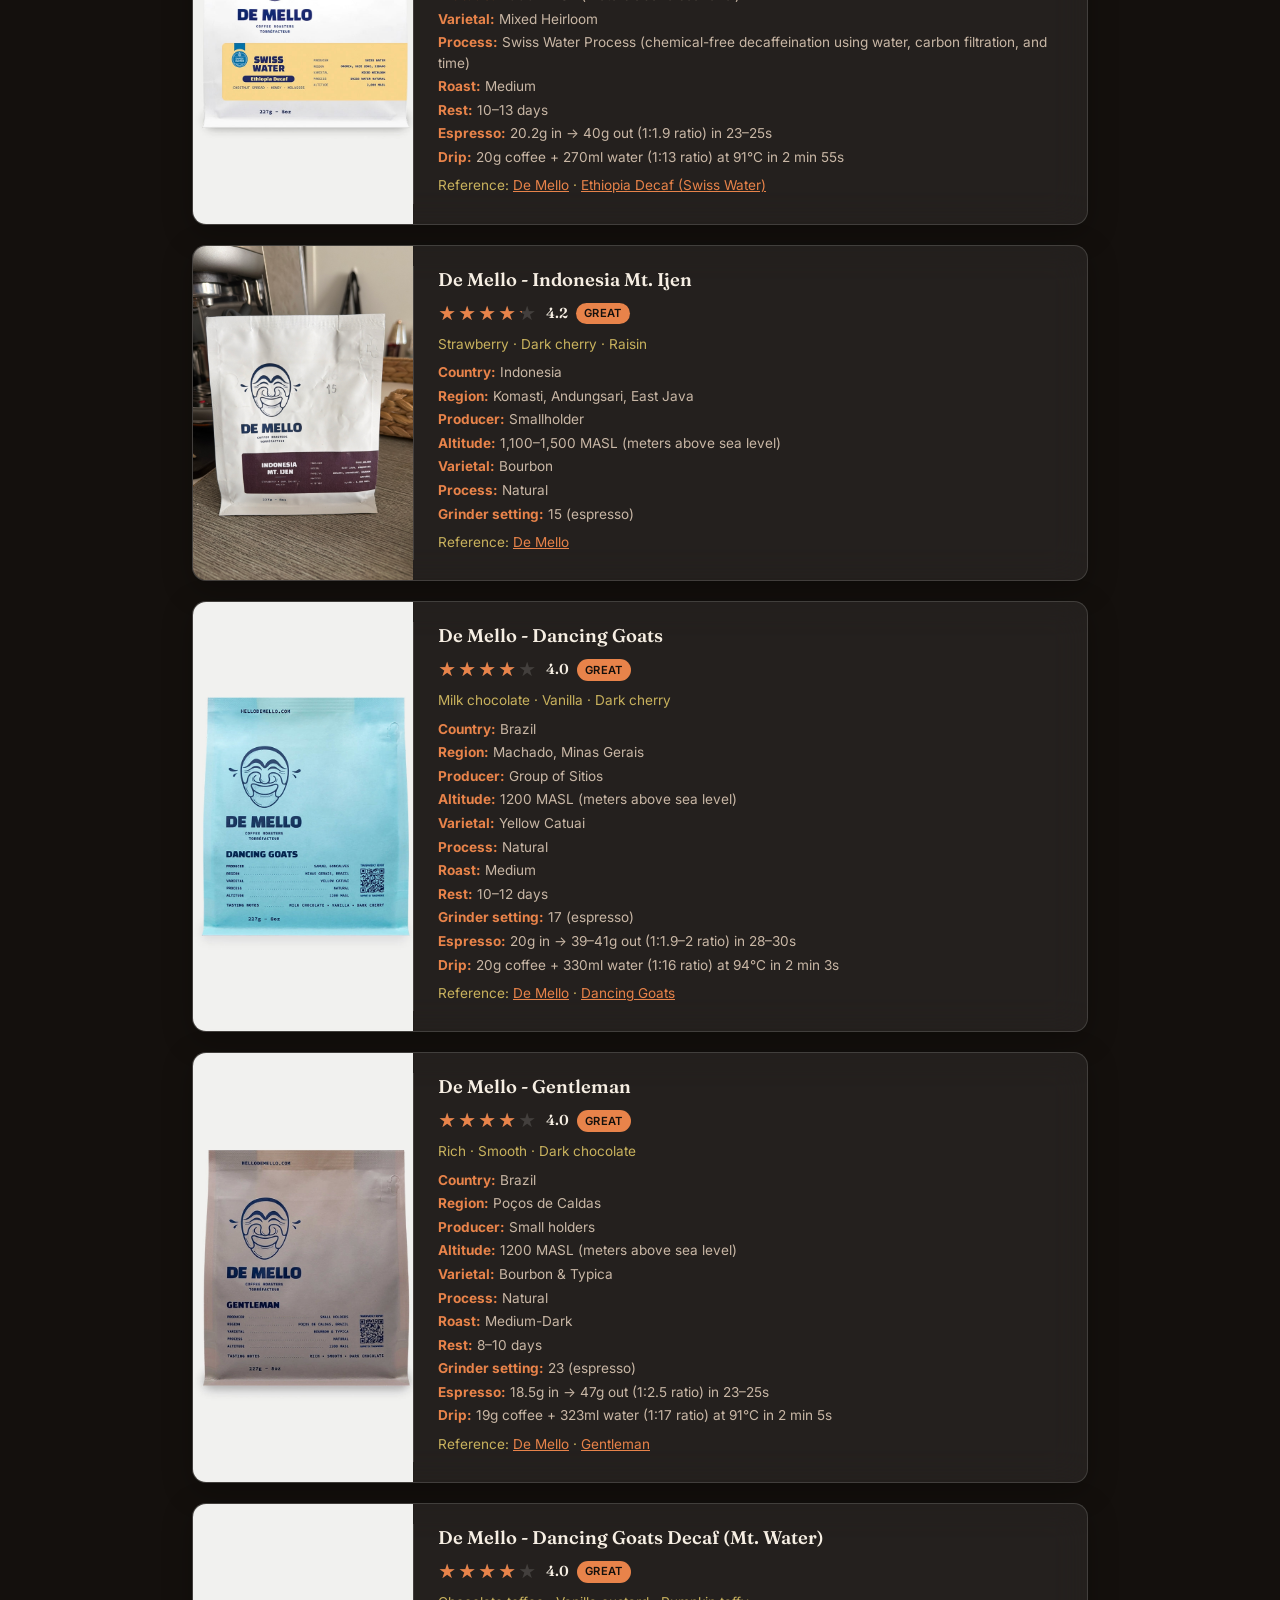
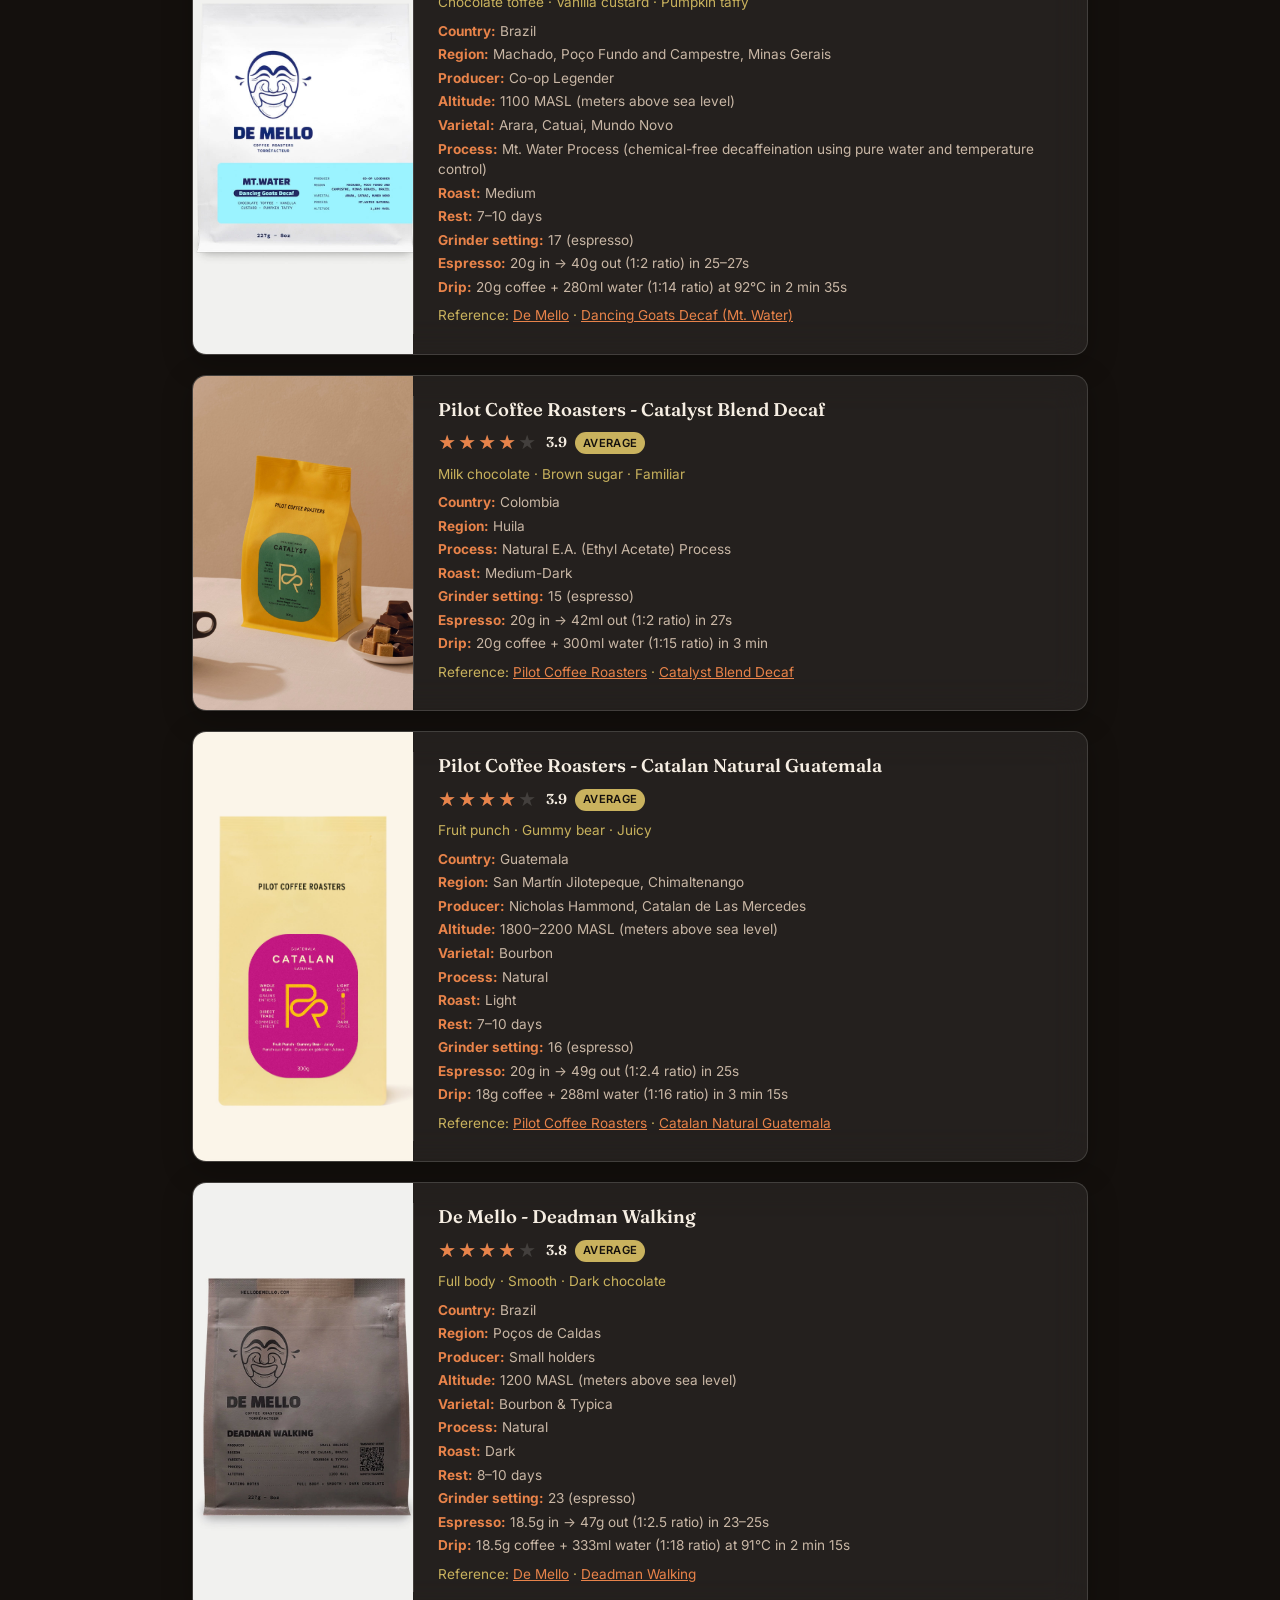
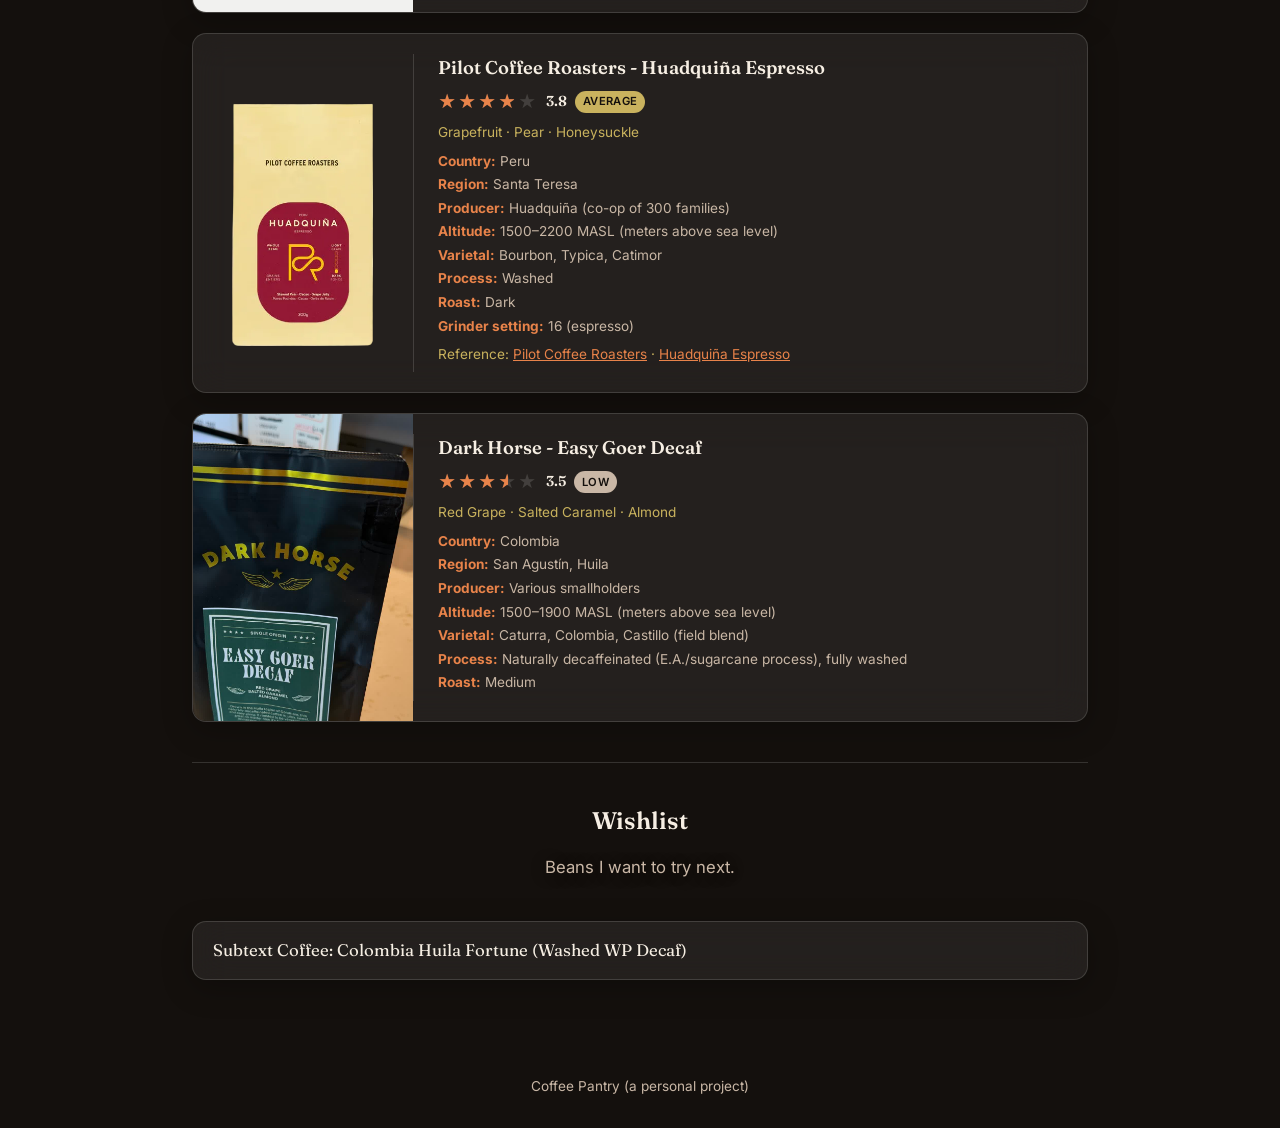
==== commit a63928e5: "Remove PT-BR: language toggle, translations and _pt data, English only Co-Authored-By: Claude Sonnet" ====
--- a/index.html
+++ b/index.html
@@ -26,50 +26,46 @@
     <a class="brand" href="index.html">Coffee Pantry</a>
     <button class="nav-toggle" type="button" aria-label="Toggle navigation" aria-expanded="false">☰</button>
     <nav class="site-nav">
-      <a href="index.html" data-pt="Grãos">Beans</a>
-      <a href="recipes.html" data-pt="Receitas">Recipes</a>
-      <a href="equipment.html" data-pt="Equipamento">Equipment</a>
-      <a href="about.html" data-pt="Sobre">About</a>
-      <div class="lang-toggle-group">
-        <button class="lang-toggle active" data-lang="en" type="button">EN</button>
-        <button class="lang-toggle" data-lang="pt" type="button">PT-BR</button>
-      </div>
+      <a href="index.html">Beans</a>
+      <a href="recipes.html">Recipes</a>
+      <a href="equipment.html">Equipment</a>
+      <a href="about.html">About</a>
     </nav>
   </header>
 
   <main>
-    <h1 data-pt="Grãos">Beans</h1>
-    <p class="page-intro" data-pt="Grãos de café testados em casa.">Coffee beans tried at home.</p>
+    <h1>Beans</h1>
+    <p class="page-intro">Coffee beans tried at home.</p>
 
     <div class="dashboard" id="beans-dashboard"></div>
 
     <div class="toolbar">
       <div class="toolbar-group">
-        <span class="toolbar-label" data-pt="Ordenar por:">Sort by:</span>
-        <button class="toolbar-btn" data-sort="country" type="button" data-pt="País">Country</button>
-        <button class="toolbar-btn" data-sort="roaster" type="button" data-pt="Torrefadora">Roaster</button>
-        <button class="toolbar-btn" data-sort="roast" type="button" data-pt="Torra">Roast</button>
-        <button class="toolbar-btn active" data-sort="rating" type="button" data-pt="Minha nota">My Rating</button>
+        <span class="toolbar-label">Sort by:</span>
+        <button class="toolbar-btn" data-sort="country" type="button">Country</button>
+        <button class="toolbar-btn" data-sort="roaster" type="button">Roaster</button>
+        <button class="toolbar-btn" data-sort="roast" type="button">Roast</button>
+        <button class="toolbar-btn active" data-sort="rating" type="button">My Rating</button>
       </div>
       <div class="toolbar-group">
-        <span class="toolbar-label" data-pt="Filtro:">Filter:</span>
-        <select id="filter-country"><option value="" data-pt="Todos os países">All countries</option></select>
-        <select id="filter-roaster"><option value="" data-pt="Todas as torrefadoras">All roasters</option></select>
-        <select id="filter-roast"><option value="" data-pt="Todas as torras">All roasts</option></select>
+        <span class="toolbar-label">Filter:</span>
+        <select id="filter-country"><option value="">All countries</option></select>
+        <select id="filter-roaster"><option value="">All roasters</option></select>
+        <select id="filter-roast"><option value="">All roasts</option></select>
         <select id="filter-caffeine">
-          <option value="" data-pt="Todos os tipos">All types</option>
-          <option value="Regular" data-pt="Com cafeína">Regular</option>
-          <option value="Decaf" data-pt="Descafeinado">Decaf</option>
+          <option value="">All types</option>
+          <option value="Regular">Regular</option>
+          <option value="Decaf">Decaf</option>
         </select>
         <select id="filter-rating">
-          <option value="" data-pt="Todas as notas">All ratings</option>
-          <option value="exceptional" data-pt="Excepcional (4.5+)">Exceptional (4.5+)</option>
-          <option value="great" data-pt="Ótima (4.0–4.4)">Great (4.0–4.4)</option>
-          <option value="average" data-pt="Média (3.6–3.9)">Average (3.6–3.9)</option>
-          <option value="low" data-pt="Baixa (≤3.5)">Low (≤3.5)</option>
-          <option value="unrated" data-pt="Ainda não avaliado">Not yet rated</option>
+          <option value="">All ratings</option>
+          <option value="exceptional">Exceptional (4.5+)</option>
+          <option value="great">Great (4.0–4.4)</option>
+          <option value="average">Average (3.6–3.9)</option>
+          <option value="low">Low (≤3.5)</option>
+          <option value="unrated">Not yet rated</option>
         </select>
-        <button class="toolbar-btn" id="reset-filters" type="button" data-pt="Redefinir">Reset</button>
+        <button class="toolbar-btn" id="reset-filters" type="button">Reset</button>
       </div>
     </div>
 
@@ -77,12 +73,12 @@
 
     <hr class="section-divider">
 
-    <h2 data-pt="Lista de desejos">Wishlist</h2>
-    <p class="page-intro" data-pt="Grãos que eu quero experimentar em seguida.">Beans I want to try next.</p>
+    <h2>Wishlist</h2>
+    <p class="page-intro">Beans I want to try next.</p>
     <div class="wishlist-grid" id="wishlist-list"></div>
   </main>
 
-  <footer class="site-footer" data-pt="Coffee Pantry (um projeto pessoal)">Coffee Pantry (a personal project)</footer>
+  <footer class="site-footer">Coffee Pantry (a personal project)</footer>
   <script src="js/main.js"></script>
   <script>
     const ROAST_ORDER = ["Light", "Medium-Light", "Medium", "Medium-Dark", "Dark"];
@@ -339,11 +335,6 @@
           `<p class="empty-state">${t("Could not load data. If you're viewing this via file://, try running a local server (e.g. <code>python3 -m http.server</code>) instead.")}</p>`;
       });
 
-    document.addEventListener("langchange", () => {
-      renderDashboard(beansData);
-      applyAndRender();
-    });
-
     document.querySelectorAll(".toolbar-btn[data-sort]").forEach((btn) => {
       btn.addEventListener("click", () => {
         currentSort = btn.dataset.sort;
--- a/css/style.css
+++ b/css/style.css
@@ -21,6 +21,7 @@
 
 html {
   background: var(--color-bg);
+  overflow-x: hidden;
 }
 
 body {
@@ -35,7 +36,6 @@
   color: var(--color-text);
   font-family: var(--font-body);
   line-height: 1.5;
-  overflow-x: hidden;
 }
 
 body[data-page="beans"] { --hero-image: url("../images/backgrounds/hero-equipment.jpg"); }
@@ -148,40 +148,6 @@
 nav.site-nav a:hover,
 nav.site-nav a.active {
   border-bottom-color: var(--color-accent);
-}
-
-.lang-toggle-group {
-  display: flex;
-  align-items: center;
-  gap: 0.3rem;
-  margin-left: 0.5rem;
-  padding-left: 1.25rem;
-  border-left: 1px solid var(--color-border);
-}
-
-.lang-toggle {
-  font-family: var(--font-body);
-  font-size: 0.75rem;
-  font-weight: 500;
-  letter-spacing: 0.04em;
-  color: var(--color-text-soft);
-  background: transparent;
-  border: 1px solid var(--color-border);
-  border-radius: 999px;
-  padding: 0.25rem 0.65rem;
-  cursor: pointer;
-  transition: border-color 0.15s ease, color 0.15s ease;
-}
-
-.lang-toggle:hover {
-  border-color: var(--color-accent);
-  color: var(--color-text);
-}
-
-.lang-toggle.active {
-  background: var(--color-accent);
-  border-color: var(--color-accent);
-  color: var(--color-bg);
 }
 
 main {
@@ -915,12 +881,6 @@
     font-size: 0.95rem;
   }
 
-  .lang-toggle-group {
-    margin-left: 0;
-    padding-left: 0;
-    border-left: none;
-  }
-
   main {
     padding: 1.75rem 1.25rem 3rem;
   }
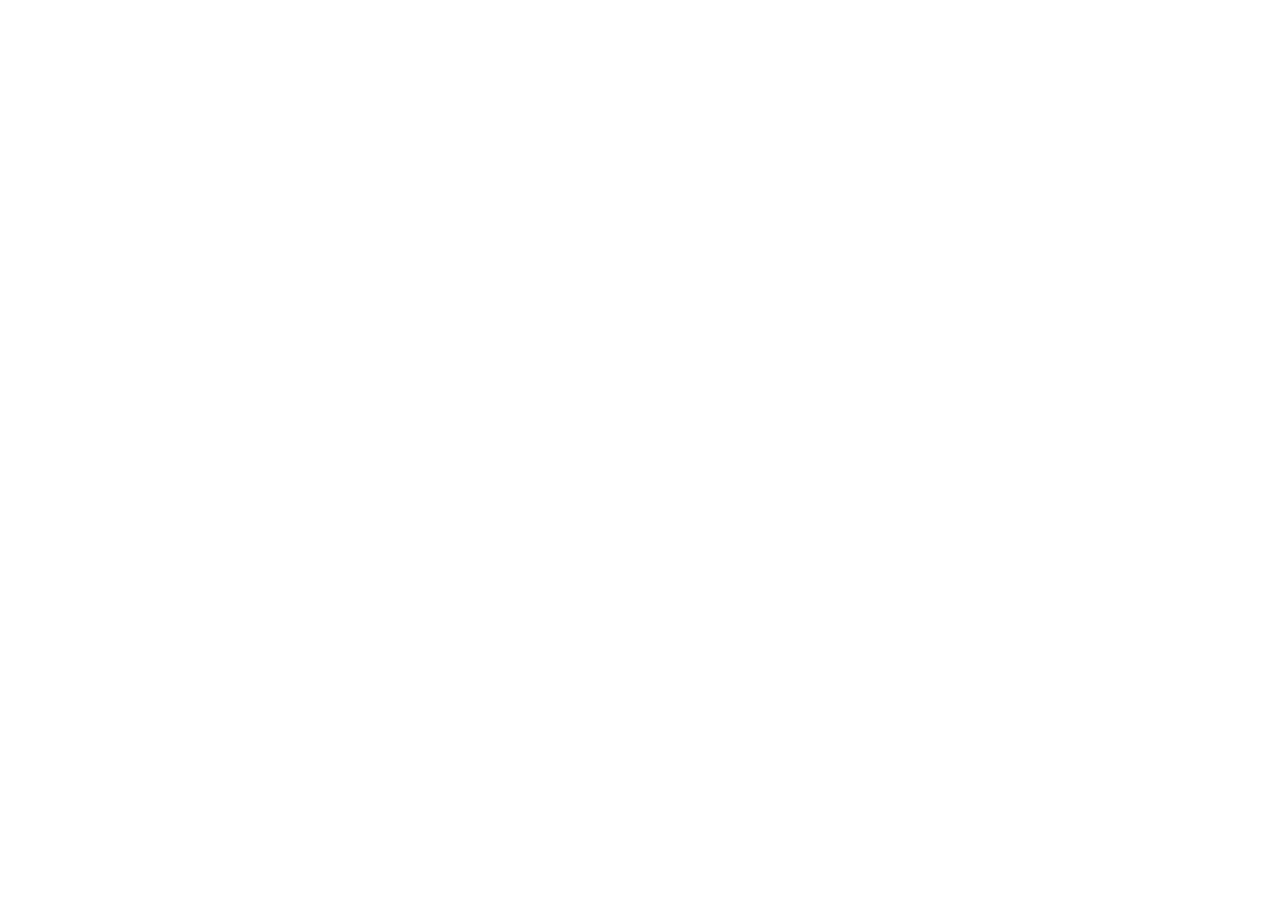
==== commit c7300f35: "Redirect to the unified Pantry site Co-Authored-By: Claude Sonnet 5.5 <noreply@anthropic.com>" ====
--- a/index.html
+++ b/index.html
@@ -2,393 +2,12 @@
 <html lang="en">
 <head>
   <meta charset="UTF-8">
-  <meta name="viewport" content="width=device-width, initial-scale=1.0">
-  <title>Coffee Pantry</title>
-  <meta name="description" content="A personal archive of coffee beans, brew recipes, gear, and cafes worth visiting.">
-  <meta property="og:type" content="website">
-  <meta property="og:site_name" content="Coffee Pantry">
-  <meta property="og:title" content="Coffee Pantry">
-  <meta property="og:description" content="A personal archive of coffee beans, brew recipes, gear, and cafes worth visiting.">
-  <meta property="og:url" content="https://datameneses.github.io/coffee-pantry/">
-  <meta property="og:image" content="https://datameneses.github.io/coffee-pantry/images/social-card.jpg">
-  <meta property="og:image:width" content="1200">
-  <meta property="og:image:height" content="630">
-  <meta name="twitter:card" content="summary_large_image">
-  <meta name="twitter:title" content="Coffee Pantry">
-  <meta name="twitter:description" content="A personal archive of coffee beans, brew recipes, gear, and cafes worth visiting.">
-  <meta name="twitter:image" content="https://datameneses.github.io/coffee-pantry/images/social-card.jpg">
-  <link rel="preconnect" href="https://fonts.googleapis.com">
-  <link href="https://fonts.googleapis.com/css2?family=Fraunces:wght@500;600;700&family=Inter:wght@400;500&display=swap" rel="stylesheet">
-  <link rel="stylesheet" href="css/style.css">
+  <title>Moved to Pantry</title>
+  <meta http-equiv="refresh" content="0; url=https://datameneses.github.io/pantry/coffee/index.html">
+  <link rel="canonical" href="https://datameneses.github.io/pantry/coffee/index.html">
+  <script>window.location.replace("https://datameneses.github.io/pantry/coffee/index.html");</script>
 </head>
-<body data-page="beans">
-  <header class="site-header">
-    <a class="brand" href="index.html">Coffee Pantry</a>
-    <button class="nav-toggle" type="button" aria-label="Toggle navigation" aria-expanded="false">☰</button>
-    <nav class="site-nav">
-      <a href="index.html">Beans</a>
-      <a href="recipes.html">Recipes</a>
-      <a href="equipment.html">Equipment</a>
-      <a href="about.html">About</a>
-    </nav>
-  </header>
-
-  <main>
-    <h1>Beans</h1>
-    <p class="page-intro">Coffee beans tried at home.</p>
-
-    <div class="dashboard" id="beans-dashboard"></div>
-
-    <div class="toolbar">
-      <div class="toolbar-group">
-        <span class="toolbar-label">Sort by:</span>
-        <button class="toolbar-btn" data-sort="country" type="button">Country</button>
-        <button class="toolbar-btn" data-sort="roaster" type="button">Roaster</button>
-        <button class="toolbar-btn" data-sort="roast" type="button">Roast</button>
-        <button class="toolbar-btn active" data-sort="rating" type="button">My Rating</button>
-      </div>
-      <div class="toolbar-group">
-        <span class="toolbar-label">Filter:</span>
-        <select id="filter-country"><option value="">All countries</option></select>
-        <select id="filter-roaster"><option value="">All roasters</option></select>
-        <select id="filter-roast"><option value="">All roasts</option></select>
-        <select id="filter-caffeine">
-          <option value="">All types</option>
-          <option value="Regular">Regular</option>
-          <option value="Decaf">Decaf</option>
-        </select>
-        <select id="filter-rating">
-          <option value="">All ratings</option>
-          <option value="exceptional">Exceptional (4.5+)</option>
-          <option value="great">Great (4.0–4.4)</option>
-          <option value="average">Average (3.6–3.9)</option>
-          <option value="low">Low (≤3.5)</option>
-          <option value="unrated">Not yet rated</option>
-        </select>
-        <button class="toolbar-btn" id="reset-filters" type="button">Reset</button>
-      </div>
-    </div>
-
-    <div class="card-grid bean-grid" id="beans-list"></div>
-
-    <hr class="section-divider">
-
-    <h2>Wishlist</h2>
-    <p class="page-intro">Beans I want to try next.</p>
-    <div class="wishlist-grid" id="wishlist-list"></div>
-  </main>
-
-  <footer class="site-footer">Coffee Pantry (a personal project)</footer>
-  <script src="js/main.js"></script>
-  <script>
-    const ROAST_ORDER = ["Light", "Medium-Light", "Medium", "Medium-Dark", "Dark"];
-    const ROAST_COLORS = {
-      "Light": "#EAD3BE",
-      "Medium-Light": "#DDA579",
-      "Medium": "#C1552C",
-      "Medium-Dark": "#96401F",
-      "Dark": "#5C2712"
-    };
-
-    function roastRank(roast) {
-      const i = ROAST_ORDER.indexOf(roast);
-      return i === -1 ? ROAST_ORDER.length : i;
-    }
-
-    function countBy(data, keyFn) {
-      const counts = {};
-      data.forEach((item) => {
-        const key = keyFn(item);
-        if (!key) return;
-        counts[key] = (counts[key] || 0) + 1;
-      });
-      return counts;
-    }
-
-    function renderHBarChart(title, counts) {
-      const entries = Object.entries(counts).sort((a, b) => b[1] - a[1]);
-      const max = Math.max(...entries.map(([, v]) => v), 1);
-      const rows = entries
-        .map(([label, value]) => `
-          <div class="hbar-row" title="${label}: ${value} bean${value === 1 ? "" : "s"}">
-            <span class="hbar-label">${label}</span>
-            <div class="hbar-track"><div class="hbar-fill" style="width:${(value / max) * 100}%"></div></div>
-            <span class="hbar-value">${value}</span>
-          </div>
-        `)
-        .join("");
-      return `<div class="dashboard-card"><p class="dashboard-title">${title}</p>${rows}</div>`;
-    }
-
-    function renderRoastChart(counts) {
-      const max = Math.max(...ROAST_ORDER.map((r) => counts[r] || 0), 1);
-      const cols = ROAST_ORDER
-        .map((roast) => {
-          const value = counts[roast] || 0;
-          const heightPct = value ? (value / max) * 100 : 2;
-          return `
-            <div class="vbar-col" title="${roast}: ${value} bean${value === 1 ? "" : "s"}">
-              <div class="vbar-bar-area">
-                <span class="vbar-value">${value}</span>
-                <div class="vbar-fill" style="height:${heightPct}%; background:${ROAST_COLORS[roast]}"></div>
-              </div>
-              <span class="vbar-label">${roast}</span>
-            </div>
-          `;
-        })
-        .join("");
-      return `<div class="dashboard-card"><p class="dashboard-title">${t("Beans by Roast")}</p><div class="vbar-chart">${cols}</div></div>`;
-    }
-
-    function renderDonutChart(counts) {
-      const order = ["Regular", "Decaf"];
-      const colors = { Regular: "var(--color-accent)", Decaf: "var(--color-secondary)" };
-      const total = order.reduce((sum, key) => sum + (counts[key] || 0), 0) || 1;
-      let cumulative = 0;
-      const segments = order
-        .map((key) => {
-          const value = counts[key] || 0;
-          const pct = (value / total) * 100;
-          const segment = `${colors[key]} ${cumulative}% ${cumulative + pct}%`;
-          cumulative += pct;
-          return segment;
-        })
-        .join(", ");
-      const legend = order
-        .map((key) => `<li><span class="swatch" style="background:${colors[key]}"></span>${t(key)} (${counts[key] || 0})</li>`)
-        .join("");
-      return `
-        <div class="dashboard-card">
-          <p class="dashboard-title">${t("Beans by Type")}</p>
-          <div class="donut-wrap">
-            <div class="donut" style="background: conic-gradient(${segments})" title="Regular: ${counts.Regular || 0}, Decaf: ${counts.Decaf || 0}">
-              <div class="donut-hole"><span>${total}</span><small>${t("beans")}</small></div>
-            </div>
-            <ul class="donut-legend">${legend}</ul>
-          </div>
-        </div>
-      `;
-    }
-
-    function renderDashboard(data) {
-      const byCountry = countBy(data, (b) => b.origin && b.origin.country);
-      const byRoaster = countBy(data, (b) => b.roaster);
-      const byRoast = countBy(data, (b) => b.roast);
-      const byType = countBy(data, (b) => b.caffeine);
-
-      document.getElementById("beans-dashboard").innerHTML =
-        renderHBarChart(t("Beans by Country"), byCountry) +
-        renderHBarChart(t("Beans by Roaster"), byRoaster) +
-        renderRoastChart(byRoast) +
-        renderDonutChart(byType);
-    }
-
-    function renderOrigin(origin) {
-      if (!origin) return "";
-      const countryLine = origin.country ? `<li><strong>${t("Country")}:</strong> ${origin.country}</li>` : "";
-      const regionLine = origin.region ? `<li><strong>${t("Region")}:</strong> ${origin.region}</li>` : "";
-      const producerLine = origin.producer ? `<li><strong>${t("Producer")}:</strong> ${origin.producer}</li>` : "";
-      return countryLine + regionLine + producerLine;
-    }
-
-    function field(label, value) {
-      return value ? `<li><strong>${t(label)}:</strong> ${value}</li>` : "";
-    }
-
-    function renderRoasterLink(item) {
-      const links = [];
-      if (item.roasterUrl) links.push(`<a href="${item.roasterUrl}" target="_blank" rel="noopener">${item.roaster}</a>`);
-      if (item.productUrl) links.push(`<a href="${item.productUrl}" target="_blank" rel="noopener">${item.name}</a>`);
-      return links.length ? `<p class="card-meta">${t("Reference")}: ${links.join(" · ")}</p>` : "";
-    }
-
-    function ratingTag(rating) {
-      if (rating <= 3.5) return "Low";
-      if (rating < 4.0) return "Average";
-      if (rating < 4.5) return "Great";
-      return "Exceptional";
-    }
-
-    function ratingBucket(rating) {
-      if (typeof rating !== "number") return "unrated";
-      return ratingTag(rating).toLowerCase();
-    }
-
-    function renderRating(rating) {
-      if (typeof rating !== "number") {
-        return `
-          <div class="star-rating-row">
-            <div class="star-rating" aria-label="${t("Not yet rated")}">
-              <span class="star-rating-track">★★★★★</span>
-            </div>
-            <span class="rating-value empty-state">${t("Not yet rated")}</span>
-          </div>
-        `;
-      }
-      const pct = Math.max(0, Math.min(100, (rating / 5) * 100));
-      return `
-        <div class="star-rating-row">
-          <div class="star-rating" aria-label="Rating: ${rating.toFixed(1)} out of 5">
-            <span class="star-rating-track">★★★★★</span>
-            <span class="star-rating-fill" style="width:${pct}%">★★★★★</span>
-          </div>
-          <span class="rating-value">${rating.toFixed(1)}</span>
-          <span class="rating-tag rating-tag-${ratingTag(rating).toLowerCase()}">${t(ratingTag(rating))}</span>
-        </div>
-      `;
-    }
-
-    function beanTemplate(item) {
-      return `
-        <article class="card bean-card">
-          <div class="bean-image">
-            ${item.image ? `<img src="${item.image}" alt="${item.name}">` : ""}
-          </div>
-          <div class="bean-separator"></div>
-          <div class="bean-details">
-            <h3>${[item.roaster, item.name].filter(Boolean).join(" - ")}</h3>
-            ${renderRating(item.rating)}
-            ${item.tasteProfile && item.tasteProfile.length ? `<p class="card-meta">${tf(item, "tasteProfile").join(" · ")}</p>` : ""}
-            <ul class="spec-list">
-              ${renderOrigin(item.origin)}
-              ${field("Altitude", item.altitude)}
-              ${field("Varietal", item.varietal)}
-              ${field("Process", item.process)}
-              ${field("Roast", item.roast)}
-              ${field("Rest", item.rest)}
-              ${field("Grinder setting", item.grinderSetting)}
-              ${field("Espresso", item.espressoRecommendation)}
-              ${field("Drip", item.dripRecommendation)}
-            </ul>
-            ${renderRoasterLink(item)}
-          </div>
-        </article>
-      `;
-    }
-
-    let beansData = [];
-    let currentSort = "rating";
-    let currentCountry = "";
-    let currentRoast = "";
-    let currentRoaster = "";
-    let currentCaffeine = "";
-    let currentRating = "";
-
-    function applyAndRender() {
-      let list = beansData.slice();
-
-      if (currentCountry) list = list.filter((b) => b.origin && b.origin.country === currentCountry);
-      if (currentRoast) list = list.filter((b) => b.roast === currentRoast);
-      if (currentRoaster) list = list.filter((b) => b.roaster === currentRoaster);
-      if (currentCaffeine) list = list.filter((b) => b.caffeine === currentCaffeine);
-      if (currentRating) list = list.filter((b) => ratingBucket(b.rating) === currentRating);
-
-      if (currentSort === "country") {
-        list.sort((a, b) => (a.origin && a.origin.country || "").localeCompare(b.origin && b.origin.country || ""));
-      } else if (currentSort === "roast") {
-        list.sort((a, b) => roastRank(a.roast) - roastRank(b.roast));
-      } else if (currentSort === "roaster") {
-        list.sort((a, b) => (a.roaster || "").localeCompare(b.roaster || ""));
-      } else if (currentSort === "rating") {
-        list.sort((a, b) => {
-          const ar = typeof a.rating === "number" ? a.rating : -1;
-          const br = typeof b.rating === "number" ? b.rating : -1;
-          return br - ar;
-        });
-      }
-
-      const container = document.getElementById("beans-list");
-      container.innerHTML = list.length
-        ? list.map(beanTemplate).join("")
-        : `<p class="empty-state">${t("No beans match these filters.")}</p>`;
-    }
-
-    function populateSelect(id, values) {
-      const select = document.getElementById(id);
-      values.forEach((v) => {
-        const opt = document.createElement("option");
-        opt.value = v;
-        opt.textContent = v;
-        select.appendChild(opt);
-      });
-    }
-
-    fetch("data/beans.json")
-      .then((res) => res.json())
-      .then((data) => {
-        beansData = data;
-
-        const countries = [...new Set(data.map((b) => b.origin && b.origin.country).filter(Boolean))].sort();
-        const roasters = [...new Set(data.map((b) => b.roaster).filter(Boolean))].sort();
-        const roastsPresent = ROAST_ORDER.filter((r) => data.some((b) => b.roast === r));
-
-        populateSelect("filter-country", countries);
-        populateSelect("filter-roast", roastsPresent);
-        populateSelect("filter-roaster", roasters);
-
-        renderDashboard(data);
-        applyAndRender();
-      })
-      .catch((err) => {
-        console.error("Failed to load data/beans.json", err);
-        document.getElementById("beans-list").innerHTML =
-          `<p class="empty-state">${t("Could not load data. If you're viewing this via file://, try running a local server (e.g. <code>python3 -m http.server</code>) instead.")}</p>`;
-      });
-
-    document.querySelectorAll(".toolbar-btn[data-sort]").forEach((btn) => {
-      btn.addEventListener("click", () => {
-        currentSort = btn.dataset.sort;
-        document.querySelectorAll(".toolbar-btn[data-sort]").forEach((b) => b.classList.remove("active"));
-        btn.classList.add("active");
-        applyAndRender();
-      });
-    });
-
-    document.getElementById("filter-country").addEventListener("change", (e) => {
-      currentCountry = e.target.value;
-      applyAndRender();
-    });
-    document.getElementById("filter-roast").addEventListener("change", (e) => {
-      currentRoast = e.target.value;
-      applyAndRender();
-    });
-    document.getElementById("filter-roaster").addEventListener("change", (e) => {
-      currentRoaster = e.target.value;
-      applyAndRender();
-    });
-    document.getElementById("filter-caffeine").addEventListener("change", (e) => {
-      currentCaffeine = e.target.value;
-      applyAndRender();
-    });
-    document.getElementById("filter-rating").addEventListener("change", (e) => {
-      currentRating = e.target.value;
-      applyAndRender();
-    });
-
-    document.getElementById("reset-filters").addEventListener("click", () => {
-      currentSort = "rating";
-      currentCountry = "";
-      currentRoast = "";
-      currentRoaster = "";
-      currentCaffeine = "";
-      currentRating = "";
-      document.getElementById("filter-country").value = "";
-      document.getElementById("filter-roast").value = "";
-      document.getElementById("filter-roaster").value = "";
-      document.getElementById("filter-caffeine").value = "";
-      document.getElementById("filter-rating").value = "";
-      document.querySelectorAll(".toolbar-btn[data-sort]").forEach((b) => b.classList.remove("active"));
-      document.querySelector('.toolbar-btn[data-sort="rating"]').classList.add("active");
-      applyAndRender();
-    });
-
-    loadAndRender("data/wishlist.json", "wishlist-list", (item) => {
-      const label = [item.roaster, item.name].filter(Boolean).join(": ");
-      const content = item.url
-        ? `<a href="${item.url}" target="_blank" rel="noopener">${label}</a>`
-        : label;
-      return `<article class="card wishlist-card">${content}</article>`;
-    });
-  </script>
+<body>
+  <p>This page moved to <a href="https://datameneses.github.io/pantry/coffee/index.html">https://datameneses.github.io/pantry/coffee/index.html</a>.</p>
 </body>
 </html>
